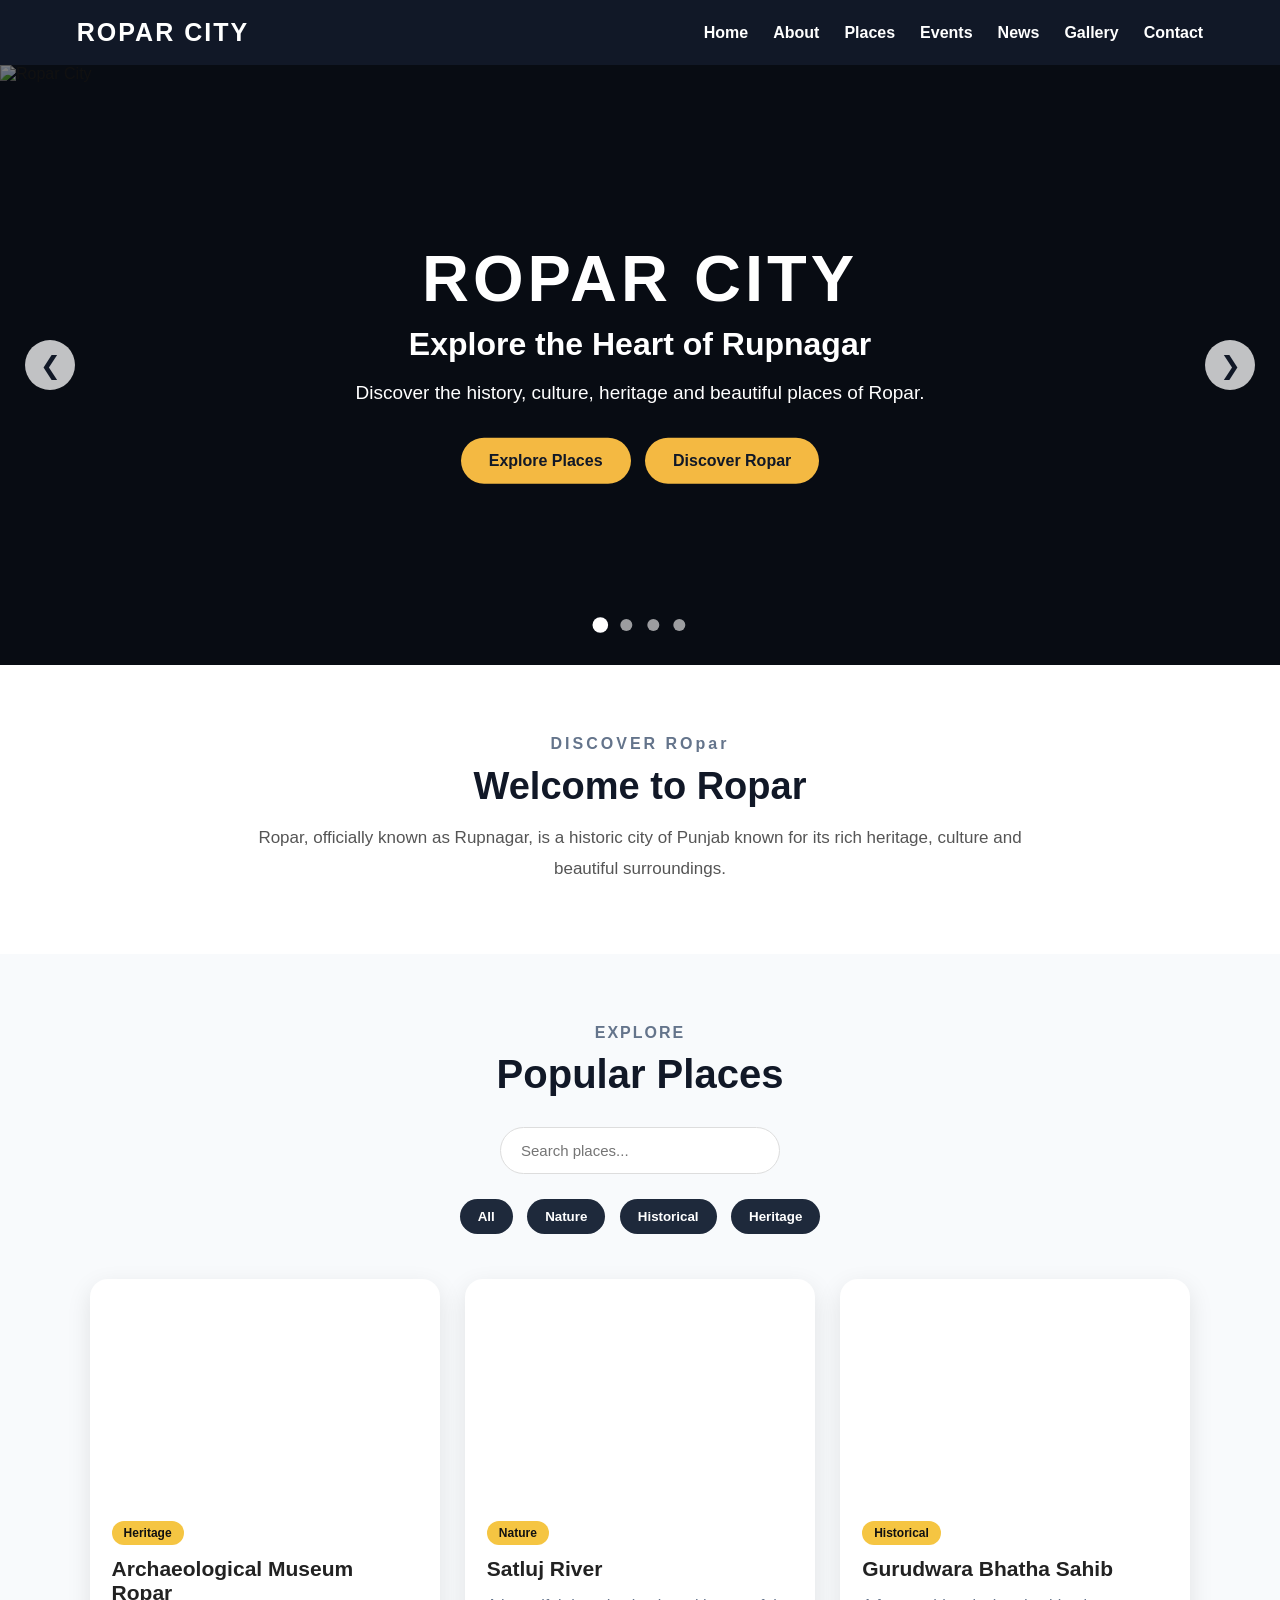
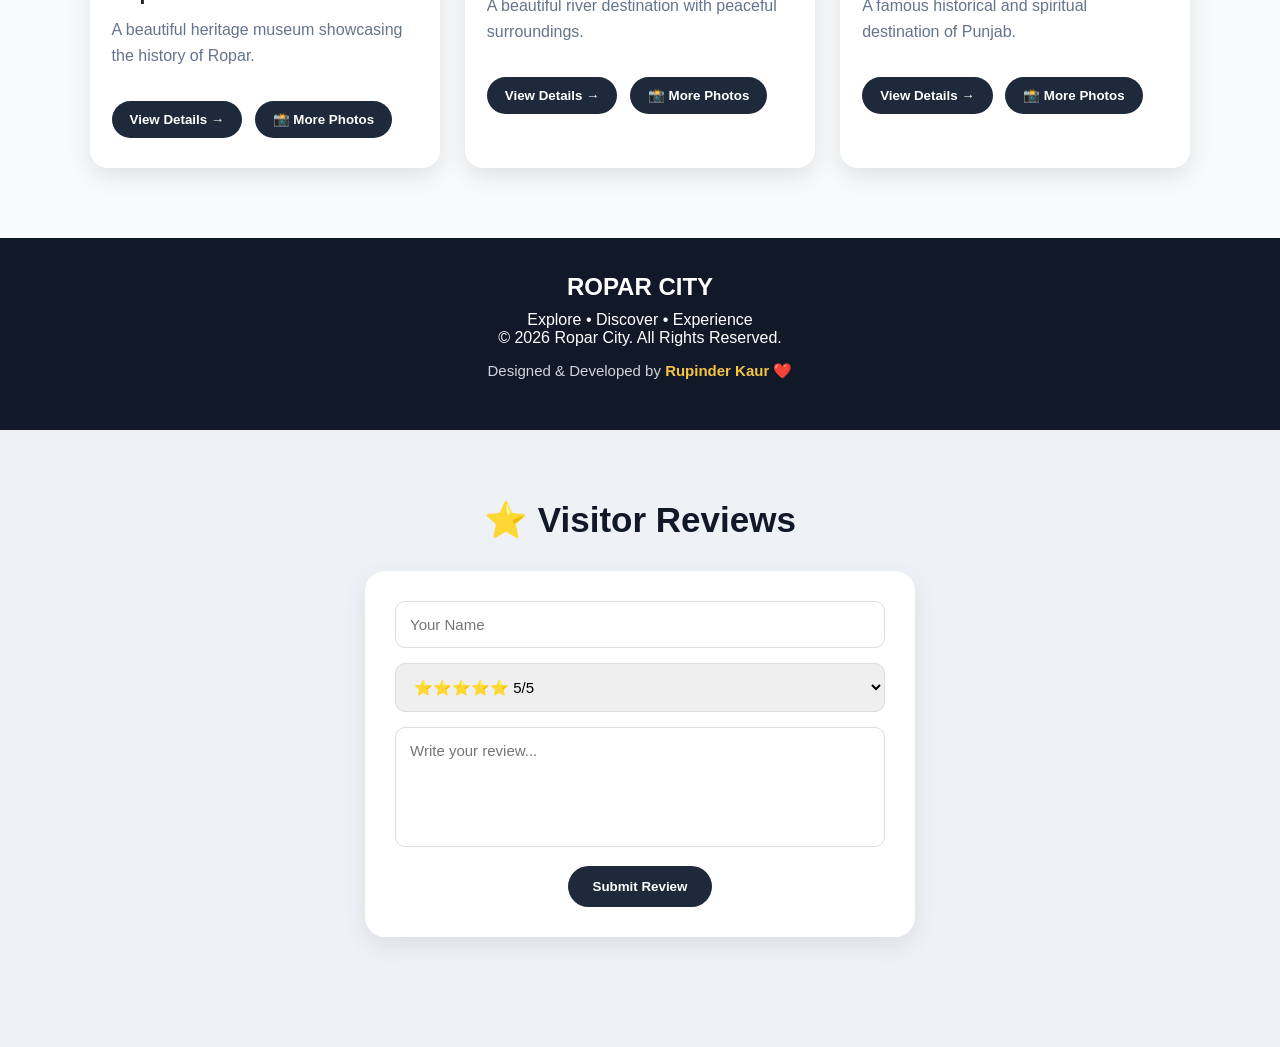
==== index.html @ 4a172c6d "Add files via upload" ====
<!DOCTYPE html>
<html lang="en">
<head>
    <meta charset="UTF-8">
    <meta name="viewport" content="width=device-width, initial-scale=1.0">

    <title>Ropar City | Explore Rupnagar</title>

    <link rel="stylesheet" href="style.css">
</head>

<body>

    <!-- NAVBAR -->
    <nav class="navbar">
        <div class="logo">ROPAR CITY</div>

        <ul class="nav-links">
            <li><a href="index.html">Home</a></li>
            <li><a href="about.html">About</a></li>
            <li><a href="places.html">Places</a></li>
            <li><a href="events.html">Events</a></li>
            <li><a href="news.html">News</a></li>
            <li><a href="galary.html">Gallery</a></li>
            <li><a href="contact.html">Contact</a></li>
        </ul>
    </nav>


    <!-- HERO IMAGE SLIDER -->

<section class="hero-slider">

    <div class="slide active">
        <img src="images/roper.jpg" alt="Ropar City">
        <div class="slide-content">
            <h1>ROPAR CITY</h1>
            <h2>Explore the Heart of Rupnagar</h2>
            <p>Discover the history, culture, heritage and beautiful places of Ropar.</p>

            <a href="places.html" class="hero-btn">Explore Places</a>
            <a href="about.html" class="hero-btn">Discover Ropar</a>
        </div>
    </div>

    <div class="slide">
        <img src="images/place1.jpg" alt="Ropar Wetland">
        <div class="slide-content">
            <h1>ROPAR WETLAND</h1>
            <h2>Beauty of Nature</h2>
            <p>Enjoy the peaceful surroundings and natural beauty of Ropar Wetland.</p>
        </div>
    </div>

    <div class="slide">
        <img src="images/place2.jpg" alt="Anandpur Sahib">
        <div class="slide-content">
            <h1>HERITAGE & CULTURE</h1>
            <h2>Explore Punjab's Rich Heritage</h2>
            <p>Discover historic places, religious sites and the cultural heritage around Ropar.</p>
        </div>
    </div>

    <div class="slide">
        <img src="images/place3.jpg" alt="Ropar Heritage">
        <div class="slide-content">
            <h1>HISTORIC ROPAR</h1>
            <h2>A City Full of Stories</h2>
            <p>Explore the ancient history and fascinating heritage of Ropar.</p>
        </div>
    </div>

    <!-- Previous / Next -->
    <button class="slider-btn prev-slide" onclick="changeSlide(-1)">❮</button>
    <button class="slider-btn next-slide" onclick="changeSlide(1)">❯</button>

    <!-- Dots -->
    <div class="slider-dots">
        <span onclick="showSlide(0)" class="dot active-dot"></span>
        <span onclick="showSlide(1)" class="dot"></span>
        <span onclick="showSlide(2)" class="dot"></span>
        <span onclick="showSlide(3)" class="dot"></span>
    </div>

</section>

    <!-- INTRODUCTION -->
    <section class="intro">

        <p class="section-title">DISCOVER ROpar</p>

        <h2>Welcome to Ropar</h2>

        <p>
            Ropar, officially known as Rupnagar, is a historic city
            of Punjab known for its rich heritage, culture and
            beautiful surroundings.
        </p>

    </section>


    <!-- POPULAR PLACES -->
    <section class="places" id="places">

    <p class="section-title">EXPLORE</p>
    <h2>Popular Places</h2>
    <div class="place-tools">

    <input
        type="text"
        id="searchPlace"
        placeholder="Search places..."
    >

    <div class="filter-buttons">
        <button onclick="filterPlaces('All')">All</button>
        <button onclick="filterPlaces('Nature')">Nature</button>
        <button onclick="filterPlaces('Historical')">Historical</button>
        <button onclick="filterPlaces('Heritage')">Heritage</button>
    </div>

</div>

    <div class="cards" id="placesContainer">
        <!-- Places JavaScript se yahan load honge -->
    </div>

</section>


    <!-- FOOTER -->
    <footer>

        <h2>ROPAR CITY</h2>

        <p>
            Explore • Discover • Experience
        </p>
        

        <p>
            © 2026 Ropar City. All Rights Reserved.
        </p>

    </footer>


    <script src="script.js"></script>

</body>
<!-- ===============================
     REVIEWS SECTION
================================ -->

<section class="reviews-section">

    <h2>⭐ Visitor Reviews</h2>

    <div class="review-form">

        <input
            type="text"
            id="reviewName"
            placeholder="Your Name"
        >

        <select id="reviewRating">
            <option value="5">⭐⭐⭐⭐⭐ 5/5</option>
            <option value="4">⭐⭐⭐⭐ 4/5</option>
            <option value="3">⭐⭐⭐ 3/5</option>
            <option value="2">⭐⭐ 2/5</option>
            <option value="1">⭐ 1/5</option>
        </select>

        <textarea
            id="reviewText"
            placeholder="Write your review..."
        ></textarea>

        <button onclick="addReview()">
            Submit Review
        </button>

    </div>

    <div id="reviewsContainer"></div>

</section>
</html>
---- style.css ----
* {
    margin: 0;
    padding: 0;
    box-sizing: border-box;
    font-family: Arial, sans-serif;
}

body {
    background: #f5f5f5;
    color: #222;
}

/* NAVBAR */
header {
    width: 100%;
    background: #111827;
    color: white;
    padding: 18px 7%;
    display: flex;
    justify-content: space-between;
    align-items: center;
}

.logo {
    font-size: 25px;
    font-weight: bold;
    letter-spacing: 2px;
}

nav {
    display: flex;
    gap: 25px;
}

nav a {
    color: white;
    text-decoration: none;
    font-size: 16px;
    transition: 0.3s;
}

nav a:hover {
    color: #f5c542;
}

/* HERO */
.hero {
    min-height: 75vh;
    background-image: linear-gradient(
        rgba(0,0,0,0.35),
        rgba(0,0,0,0.45)
    ), url("images/roper.jpg");

    background-size: cover;
    background-position: center;

    display: flex;
    flex-direction: column;
    justify-content: center;
    align-items: center;

    text-align: center;
    color: white;
    padding: 40px 20px;
}

.hero h1 {
    font-size: 65px;
    margin-bottom: 15px;
}

.hero h2 {
    font-size: 32px;
    margin-bottom: 20px;
}

.hero p {
    font-size: 19px;
    max-width: 700px;
    margin-bottom: 30px;
}

/* BUTTONS */
.btn {
    display: inline-block;
    background: #f5c542;
    color: #111;
    padding: 14px 28px;
    margin: 8px;
    border-radius: 30px;
    text-decoration: none;
    font-weight: bold;
    transition: 0.3s;
}

.btn:hover {
    background: white;
    transform: translateY(-3px);
}

/* FOOTER */
footer {
    background: #111827;
    color: white;
    text-align: center;
    padding: 35px 20px;
}

footer h2 {
    margin-bottom: 10px;
}

/* MOBILE */
@media (max-width: 768px) {

    header {
        flex-direction: column;
        gap: 15px;
    }

    nav {
        flex-wrap: wrap;
        justify-content: center;
        gap: 15px;
    }

    .hero h1 {
        font-size: 42px;
    }

    .hero h2 {
        font-size: 24px;
    }

    .hero p {
        font-size: 16px;
    }
}
/* NAVBAR FIX */

header {
    width: 100%;
    background: #111827;
    padding: 18px 6%;
    display: flex;
    justify-content: space-between;
    align-items: center;
}

header nav ul {
    list-style: none;
    display: flex;
    gap: 25px;
    margin: 0;
    padding: 0;
}

header nav ul li {
    list-style: none;
}

header nav ul li a {
    color: white;
    text-decoration: none;
    font-size: 16px;
    font-weight: 600;
}

header nav ul li a:hover {
    color: #f5c542;
}

/* MOBILE NAVBAR */
@media (max-width: 768px) {

    header {
        flex-direction: column;
        gap: 15px;
    }

    header nav ul {
        flex-wrap: wrap;
        justify-content: center;
        gap: 12px;
    }
}
* {
    margin: 0;
    padding: 0;
    box-sizing: border-box;
    font-family: Arial, sans-serif;
}

body {
    background: #f5f5f5;
    color: #222;
}

/* NAVBAR */
header {
    width: 100%;
    background: #111827;
    color: white;
    padding: 18px 6%;
    display: flex;
    justify-content: space-between;
    align-items: center;
}

.logo {
    font-size: 25px;
    font-weight: bold;
    letter-spacing: 2px;
}

nav ul {
    list-style: none;
    display: flex;
    gap: 25px;
    margin: 0;
    padding: 0;
}

nav ul li {
    list-style: none;
}

nav ul li a {
    color: white;
    text-decoration: none;
    font-size: 16px;
    font-weight: 600;
}

nav ul li a:hover {
    color: #f5c542;
}

/* HERO */
.hero {
    min-height: 75vh;
    background-image: linear-gradient(
        rgba(0,0,0,0.35),
        rgba(0,0,0,0.45)
    ), url("images/roper.jpg");

    background-size: cover;
    background-position: center;

    display: flex;
    flex-direction: column;
    justify-content: center;
    align-items: center;

    text-align: center;
    color: white;
    padding: 40px 20px;
}

.hero h1 {
    font-size: 65px;
    margin-bottom: 15px;
}

.hero h2 {
    font-size: 32px;
    margin-bottom: 20px;
}

.hero p {
    font-size: 19px;
    max-width: 700px;
    margin-bottom: 30px;
}

/* BUTTONS */
.btn {
    display: inline-block;
    background: #f5c542;
    color: #111;
    padding: 14px 28px;
    margin: 8px;
    border-radius: 30px;
    text-decoration: none;
    font-weight: bold;
}

.btn:hover {
    background: white;
    transform: translateY(-3px);
}

/* FOOTER */
footer {
    background: #111827;
    color: white;
    text-align: center;
    padding: 35px 20px;
}

footer h2 {
    margin-bottom: 10px;
}

/* MOBILE */
@media (max-width: 768px) {

    header {
        flex-direction: column;
        gap: 15px;
    }

    nav ul {
        flex-wrap: wrap;
        justify-content: center;
        gap: 15px;
    }

    .hero h1 {
        font-size: 42px;
    }

    .hero h2 {
        font-size: 24px;
    }

    .hero p {
        font-size: 16px;
    }
}
/* NAVBAR */
.navbar {
    width: 100%;
    background: #111827;
    color: white;
    padding: 18px 6%;
    display: flex;
    justify-content: space-between;
    align-items: center;
}

.navbar .logo {
    font-size: 25px;
    font-weight: bold;
    letter-spacing: 2px;
}

.nav-links {
    list-style: none;
    display: flex;
    gap: 25px;
    margin: 0;
    padding: 0;
}

.nav-links li {
    list-style: none;
    margin: 0;
    padding: 0;
}

.nav-links li a {
    color: white;
    text-decoration: none;
    font-size: 16px;
    font-weight: 600;
    transition: 0.3s;
}

.nav-links li a:hover {
    color: #f5c542;
}

/* MOBILE NAVBAR */
@media (max-width: 768px) {
    .navbar {
        flex-direction: column;
        gap: 15px;
    }

    .nav-links {
        flex-wrap: wrap;
        justify-content: center;
        gap: 12px;
    }
}
/* ===============================
   PLACES SECTION
================================ */

.places {
    padding: 70px 7%;
    text-align: center;
    background: #f5f5f5;
}

.places h2 {
    font-size: 38px;
    margin-bottom: 30px;
}

.place-tools {
    margin-bottom: 35px;
}

#searchPlace {
    width: 320px;
    max-width: 90%;
    padding: 14px 20px;
    border: 1px solid #ddd;
    border-radius: 30px;
    font-size: 16px;
    outline: none;
}

.filter-buttons {
    margin-top: 20px;
}

.filter-buttons button {
    border: none;
    background: #111827;
    color: white;
    padding: 10px 20px;
    margin: 5px;
    border-radius: 25px;
    cursor: pointer;
    font-weight: bold;
}

.filter-buttons button:hover {
    background: #f5c542;
    color: #111;
}

/* CARDS */

.cards {
    display: grid;
    grid-template-columns: repeat(3, 1fr);
    gap: 25px;
    margin-top: 30px;
}

.card {
    background: white;
    border-radius: 18px;
    overflow: hidden;
    box-shadow: 0 8px 25px rgba(0,0,0,0.12);
    text-align: left;
    transition: 0.3s;
}

.card:hover {
    transform: translateY(-8px);
}

.card-image {
    height: 220px;
    background-size: cover;
    background-position: center;
}

.card-content {
    padding: 22px;
}

.category {
    display: inline-block;
    background: #f5c542;
    color: #111;
    padding: 5px 12px;
    border-radius: 20px;
    font-size: 13px;
    font-weight: bold;
}

.card h3 {
    font-size: 23px;
    margin: 12px 0;
}

.card p {
    color: #666;
    line-height: 1.6;
    margin-bottom: 18px;
}

.card button {
    background: #111827;
    color: white;
    border: none;
    padding: 11px 18px;
    border-radius: 25px;
    cursor: pointer;
    font-weight: bold;
}

.card button:hover {
    background: #f5c542;
    color: #111;
}

/* MOBILE */

@media (max-width: 768px) {

    .cards {
        grid-template-columns: 1fr;
    }

    .places {
        padding: 50px 5%;
    }

    .places h2 {
        font-size: 30px;
    }
}
/* ===============================
   PLACE DETAILS POPUP
================================ */

.details-popup {
    position: fixed;
    inset: 0;
    background: rgba(0, 0, 0, 0.75);
    display: flex;
    justify-content: center;
    align-items: center;
    padding: 25px;
    z-index: 9999;
    overflow-y: auto;
}

.details-box {
    width: 650px;
    max-width: 100%;
    max-height: 90vh;
    overflow-y: auto;
    background: white;
    border-radius: 20px;
    padding: 25px;
    position: relative;
    box-shadow: 0 15px 50px rgba(0,0,0,0.3);
}

.details-box > img {
    width: 100%;
    height: 280px;
    object-fit: cover;
    border-radius: 15px;
    margin-bottom: 18px;
}

.details-box h2 {
    font-size: 30px;
    margin: 12px 0;
    color: #111827;
}

.details-box p {
    color: #555;
    line-height: 1.7;
    margin: 12px 0;
}

.details-close {
    position: absolute;
    right: 18px;
    top: 18px;
    width: 40px;
    height: 40px;
    border: none;
    border-radius: 50%;
    background: #111827;
    color: white;
    font-size: 25px;
    cursor: pointer;
    z-index: 5;
}

.details-close:hover {
    background: #f5c542;
    color: #111;
}

.rating {
    font-size: 20px;
    font-weight: bold;
    margin: 18px 0;
}

.map-button {
    display: inline-block;
    background: #111827;
    color: white;
    text-decoration: none;
    padding: 11px 18px;
    margin: 5px;
    border-radius: 25px;
    font-weight: bold;
}

.map-button:hover {
    background: #f5c542;
    color: #111;
}

/* MORE PHOTOS */

.details-box h3 {
    margin-top: 25px;
    margin-bottom: 15px;
}

.more-photos {
    display: grid;
    grid-template-columns: repeat(3, 1fr);
    gap: 12px;
}

.more-photos img {
    width: 100%;
    height: 110px;
    object-fit: cover;
    border-radius: 10px;
    cursor: pointer;
    transition: 0.3s;
}

.more-photos img:hover {
    transform: scale(1.05);
}

/* PHOTO VIEWER */

.photo-viewer {
    position: fixed;
    inset: 0;
    background: rgba(0,0,0,0.9);
    z-index: 10000;
    display: flex;
    justify-content: center;
    align-items: center;
}

.photo-viewer img {
    max-width: 80%;
    max-height: 80%;
    border-radius: 15px;
}

.photo-close,
.photo-prev,
.photo-next {
    position: absolute;
    border: none;
    background: rgba(255,255,255,0.2);
    color: white;
    cursor: pointer;
}

.photo-close {
    top: 25px;
    right: 30px;
    font-size: 35px;
    width: 45px;
    height: 45px;
    border-radius: 50%;
}

.photo-prev {
    left: 30px;
    font-size: 35px;
    padding: 10px 18px;
    border-radius: 50%;
}

.photo-next {
    right: 30px;
    font-size: 35px;
    padding: 10px 18px;
    border-radius: 50%;
}

/* MOBILE */

@media (max-width: 768px) {

    .details-popup {
        padding: 12px;
    }

    .details-box {
        padding: 18px;
        max-height: 94vh;
    }

    .details-box > img {
        height: 210px;
    }

    .details-box h2 {
        font-size: 24px;
    }

    .more-photos {
        grid-template-columns: repeat(2, 1fr);
    }

    .photo-viewer img {
        max-width: 90%;
        max-height: 70%;
    }

    .photo-prev {
        left: 10px;
    }

    .photo-next {
        right: 10px;
    }
}
/* ===============================
   REVIEWS SECTION
================================ */

.reviews-section {
    padding: 70px 7%;
    background: #ffffff;
    text-align: center;
}

.reviews-section h2 {
    font-size: 36px;
    margin-bottom: 30px;
    color: #111827;
}

.review-form {
    max-width: 600px;
    margin: auto;
    background: #f5f5f5;
    padding: 30px;
    border-radius: 20px;
    box-shadow: 0 8px 25px rgba(0,0,0,0.08);
}

.review-form input,
.review-form select,
.review-form textarea {
    width: 100%;
    padding: 14px;
    margin-bottom: 15px;
    border: 1px solid #ddd;
    border-radius: 10px;
    font-size: 16px;
    outline: none;
}

.review-form textarea {
    height: 120px;
    resize: vertical;
}

.review-form input:focus,
.review-form select:focus,
.review-form textarea:focus {
    border-color: #f5c542;
}

.review-form button {
    background: #111827;
    color: white;
    border: none;
    padding: 13px 25px;
    border-radius: 25px;
    font-weight: bold;
    cursor: pointer;
}

.review-form button:hover {
    background: #f5c542;
    color: #111;
}

/* REVIEW CARDS */

#reviewsContainer {
    max-width: 900px;
    margin: 40px auto 0;
    display: grid;
    grid-template-columns: repeat(2, 1fr);
    gap: 20px;
}

.review-card {
    background: #f8f8f8;
    padding: 22px;
    border-radius: 15px;
    text-align: left;
    border-left: 5px solid #f5c542;
}

.review-card h3 {
    margin-bottom: 8px;
    color: #111827;
}

.review-stars {
    margin-bottom: 10px;
    font-size: 18px;
}

.review-card p {
    color: #555;
    line-height: 1.6;
}

/* MOBILE */

@media (max-width: 768px) {

    .reviews-section {
        padding: 50px 5%;
    }

    .reviews-section h2 {
        font-size: 28px;
    }

    #reviewsContainer {
        grid-template-columns: 1fr;
    }

    .review-form {
        padding: 20px;
    }
}
/* ===============================
   PLACES SECTION
================================ */

.places {
    padding: 80px 7%;
    background: #f8fafc;
    text-align: center;
}

.section-title {
    color: #64748b;
    font-weight: bold;
    letter-spacing: 2px;
    margin-bottom: 10px;
}

.places h2 {
    font-size: 40px;
    margin-bottom: 30px;
    color: #111827;
}

/* SEARCH */

.place-tools {
    margin-bottom: 40px;
}

#searchPlace {
    width: 280px;
    padding: 14px 20px;
    border: 1px solid #ddd;
    border-radius: 30px;
    outline: none;
    font-size: 15px;
}

/* FILTER BUTTONS */

.filter-buttons {
    margin-top: 20px;
}

.filter-buttons button {
    border: none;
    background: #1e293b;
    color: white;
    padding: 10px 18px;
    margin: 5px;
    border-radius: 20px;
    cursor: pointer;
    transition: 0.3s;
}

.filter-buttons button:hover {
    background: #f5c542;
    color: #111;
}

/* CARDS */

.cards {
    display: grid;
    grid-template-columns: repeat(3, 1fr);
    gap: 25px;
    max-width: 1200px;
    margin: auto;
}

.card {
    background: white;
    border-radius: 18px;
    overflow: hidden;
    box-shadow: 0 8px 25px rgba(0,0,0,0.10);
    text-align: left;
    transition: 0.3s;
}

.card:hover {
    transform: translateY(-8px);
}

.card-image {
    height: 220px;
    background-size: cover;
    background-position: center;
}

.card-content {
    padding: 22px;
}

.category {
    display: inline-block;
    background: #f5c542;
    color: #111;
    padding: 5px 12px;
    border-radius: 20px;
    font-size: 12px;
    font-weight: bold;
}

.card h3 {
    margin: 12px 0;
    font-size: 21px;
}

.card p {
    color: #64748b;
    line-height: 1.6;
}

.card button {
    margin-top: 15px;
    padding: 11px 18px;
    border: none;
    border-radius: 20px;
    background: #1e293b;
    color: white;
    cursor: pointer;
}

.card button:hover {
    background: #f5c542;
    color: #111;
}


/* ===============================
   DETAILS POPUP
================================ */

.details-popup {
    position: fixed;
    inset: 0;
    background: rgba(0,0,0,0.7);
    display: flex;
    justify-content: center;
    align-items: center;
    z-index: 9999;
    padding: 20px;
}

.details-box {
    background: white;
    width: 90%;
    max-width: 700px;
    max-height: 90vh;
    overflow-y: auto;
    border-radius: 20px;
    padding: 25px;
    position: relative;
}

.details-box > img {
    width: 100%;
    height: 280px;
    object-fit: cover;
    border-radius: 15px;
}

.details-box h2 {
    margin: 12px 0;
}

.details-box p {
    line-height: 1.7;
    color: #475569;
}

.details-close {
    position: absolute;
    right: 15px;
    top: 15px;
    border: none;
    background: white;
    font-size: 28px;
    width: 40px;
    height: 40px;
    border-radius: 50%;
    cursor: pointer;
}

.rating {
    margin: 15px 0;
    font-size: 18px;
}

.map-button {
    display: inline-block;
    background: #1e293b;
    color: white;
    text-decoration: none;
    padding: 10px 16px;
    border-radius: 20px;
    margin: 5px;
}

.map-button:hover {
    background: #f5c542;
    color: #111;
}


/* MORE PHOTOS */

.more-photos {
    display: flex;
    gap: 10px;
    overflow-x: auto;
    margin-top: 15px;
}

.more-photos img {
    width: 140px;
    height: 90px;
    object-fit: cover;
    border-radius: 10px;
    cursor: pointer;
}


/* ===============================
   REVIEWS
================================ */

.reviews-section {
    padding: 70px 20px;
    background: #eef2f7;
    text-align: center;
}

.reviews-section h2 {
    font-size: 35px;
    margin-bottom: 30px;
}

.review-form {
    max-width: 550px;
    margin: auto;
    background: white;
    padding: 30px;
    border-radius: 20px;
    box-shadow: 0 8px 25px rgba(0,0,0,0.08);
}

.review-form input,
.review-form select,
.review-form textarea {
    width: 100%;
    padding: 14px;
    margin-bottom: 15px;
    border: 1px solid #ddd;
    border-radius: 10px;
    font-size: 15px;
}

.review-form textarea {
    height: 120px;
    resize: none;
}

.review-form button {
    background: #1e293b;
    color: white;
    border: none;
    padding: 13px 25px;
    border-radius: 25px;
    cursor: pointer;
}

.review-form button:hover {
    background: #f5c542;
    color: #111;
}

.review-card {
    max-width: 550px;
    margin: 20px auto;
    padding: 20px;
    background: white;
    border-radius: 15px;
    text-align: left;
}

.review-stars {
    margin: 8px 0;
}


/* ===============================
   MOBILE
================================ */

@media (max-width: 768px) {

    .cards {
        grid-template-columns: 1fr;
    }

    .places h2 {
        font-size: 32px;
    }

    #searchPlace {
        width: 90%;
    }

    .details-box {
        width: 95%;
    }

}
/* ===============================
   NEWS PAGE
================================ */

.news-section {
    padding: 70px 7%;
    text-align: center;
    background: #f5f5f5;
}

.news-section h1 {
    font-size: 45px;
    margin: 10px 0;
    color: #111827;
}

.news-intro {
    color: #555;
    margin-bottom: 40px;
}

.newspaper-container {
    display: grid;
    grid-template-columns: repeat(3, 1fr);
    gap: 30px;
    max-width: 1200px;
    margin: auto;
}

.newspaper-card {
    background: #fff;
    border: 1px solid #ddd;
    box-shadow: 0 8px 20px rgba(0,0,0,0.12);
    overflow: hidden;
    text-align: left;
    transition: 0.3s;
}

.newspaper-card:hover {
    transform: translateY(-8px);
    box-shadow: 0 15px 30px rgba(0,0,0,0.18);
}

.newspaper-card img {
    width: 100%;
    height: 230px;
    object-fit: cover;
    display: block;
}

.news-info {
    padding: 22px;
}

.news-category {
    display: inline-block;
    background: #111827;
    color: white;
    padding: 6px 12px;
    font-size: 12px;
    font-weight: bold;
    border-radius: 4px;
}

.news-info h2 {
    font-size: 22px;
    margin: 15px 0 8px;
    color: #222;
}

.news-date {
    color: #777;
    font-size: 14px;
    margin-bottom: 12px;
}

.news-info p {
    line-height: 1.6;
    color: #555;
}

.read-btn {
    margin-top: 15px;
    padding: 11px 20px;
    border: none;
    border-radius: 25px;
    background: #f5c542;
    color: #111;
    font-weight: bold;
    cursor: pointer;
    transition: 0.3s;
}

.read-btn:hover {
    background: #111827;
    color: white;
}


/* MOBILE NEWS */

@media (max-width: 768px) {

    .newspaper-container {
        grid-template-columns: 1fr;
    }

    .news-section h1 {
        font-size: 35px;
    }

    .newspaper-card img {
        height: 220px;
    }
}
/* ===============================
   GALLERY
================================ */

.gallery {
    max-width: 1200px;
    margin: 40px auto;
    display: grid;
    grid-template-columns: repeat(4, 1fr);
    gap: 20px;
}

.gallery img {
    width: 100%;
    height: 220px;
    object-fit: cover;
    border-radius: 15px;
    cursor: pointer;
    transition: 0.3s;
    box-shadow: 0 8px 20px rgba(0,0,0,0.12);
}

.gallery img:hover {
    transform: scale(1.04);
}


/* ===============================
   IMAGE POPUP
================================ */

.image-popup {
    display: none;
    position: fixed;
    inset: 0;
    background: rgba(0,0,0,0.92);
    z-index: 99999;
    justify-content: center;
    align-items: center;
}

.image-popup img {
    max-width: 80%;
    max-height: 80%;
    object-fit: contain;
    border-radius: 12px;
}

.image-popup .close {
    position: absolute;
    top: 20px;
    right: 30px;
    color: white;
    font-size: 45px;
    cursor: pointer;
}

.image-popup .prev,
.image-popup .next {
    position: absolute;
    top: 50%;
    transform: translateY(-50%);
    background: rgba(255,255,255,0.15);
    color: white;
    border: none;
    font-size: 35px;
    padding: 12px 18px;
    border-radius: 50%;
    cursor: pointer;
}

.image-popup .prev {
    left: 30px;
}

.image-popup .next {
    right: 30px;
}

.image-popup .prev:hover,
.image-popup .next:hover {
    background: #f5c542;
    color: #111;
}


/* MOBILE GALLERY */

@media (max-width: 768px) {

    .gallery {
        grid-template-columns: repeat(2, 1fr);
        gap: 12px;
        padding: 0 10px;
    }

    .gallery img {
        height: 160px;
    }

    .image-popup img {
        max-width: 90%;
        max-height: 75%;
    }

    .image-popup .prev {
        left: 10px;
    }

    .image-popup .next {
        right: 10px;
    }
}
/* ===============================
   CONTACT PAGE
================================ */

.contact-section {
    padding: 70px 7%;
    background: #f5f5f5;
    text-align: center;
}

.contact-section h1 {
    font-size: 45px;
    color: #111827;
    margin: 10px 0;
}

.contact-intro {
    color: #666;
    margin-bottom: 40px;
}

.contact-container {
    max-width: 1100px;
    margin: auto;
    display: grid;
    grid-template-columns: 1fr 1.4fr;
    gap: 30px;
    text-align: left;
}

/* CONTACT INFORMATION */

.contact-info {
    background: #111827;
    color: white;
    padding: 35px;
    border-radius: 20px;
}

.contact-info h2 {
    margin-bottom: 25px;
}

.contact-info p {
    line-height: 1.6;
    margin-bottom: 22px;
}

/* CONTACT FORM */

.contact-form {
    background: white;
    padding: 35px;
    border-radius: 20px;
    box-shadow: 0 8px 25px rgba(0,0,0,0.10);
}

.contact-form h2 {
    margin-bottom: 20px;
    color: #111827;
}

.contact-form input,
.contact-form textarea {
    width: 100%;
    padding: 14px;
    margin-bottom: 15px;
    border: 1px solid #ddd;
    border-radius: 10px;
    font-size: 15px;
    outline: none;
}

.contact-form textarea {
    height: 140px;
    resize: vertical;
}

.contact-form input:focus,
.contact-form textarea:focus {
    border-color: #f5c542;
}

.contact-form button {
    background: #f5c542;
    color: #111;
    border: none;
    padding: 13px 25px;
    border-radius: 25px;
    font-weight: bold;
    cursor: pointer;
    transition: 0.3s;
}

.contact-form button:hover {
    background: #111827;
    color: white;
}


/* MOBILE */

@media (max-width: 768px) {

    .contact-section {
        padding: 50px 5%;
    }

    .contact-section h1 {
        font-size: 34px;
    }

    .contact-container {
        grid-template-columns: 1fr;
    }

    .contact-info,
    .contact-form {
        padding: 25px;
    }
}
/* ===============================
   FINAL WEBSITE POLISH
================================ */

/* Smooth scrolling */
html {
    scroll-behavior: smooth;
}

/* Navbar links animation */
nav a,
.nav-links a {
    transition: 0.3s ease;
    position: relative;
}

/* Active/hover underline */
nav a:hover,
.nav-links a:hover {
    color: #f5c542;
}

/* Buttons animation */
button,
.btn {
    transition: 0.3s ease;
}

button:hover,
.btn:hover {
    transform: translateY(-2px);
}

/* Page sections animation */
section {
    animation: fadeIn 0.7s ease;
}

@keyframes fadeIn {
    from {
        opacity: 0;
        transform: translateY(15px);
    }

    to {
        opacity: 1;
        transform: translateY(0);
    }
}

/* Images smooth effect */
img {
    transition: 0.3s ease;
}

/* Better mobile spacing */
@media (max-width: 768px) {

    body {
        overflow-x: hidden;
    }

    header {
        padding: 15px 4%;
    }

    .logo {
        font-size: 22px;
    }

    nav ul,
    .nav-links {
        gap: 10px;
    }

    nav a,
    .nav-links a {
        font-size: 14px;
    }
}
/* ===============================
   INTRO SECTION IMPROVEMENT
================================ */

.intro {
    padding: 70px 8%;
    text-align: center;
    background: white;
}

.intro .section-title {
    margin-bottom: 12px;
    letter-spacing: 3px;
    color: #64748b;
}

.intro h2 {
    font-size: 38px;
    margin-bottom: 15px;
    color: #111827;
}

.intro > p:last-child {
    max-width: 800px;
    margin: auto;
    line-height: 1.8;
    color: #555;
    font-size: 17px;
}

.places {
    padding: 70px 7%;
}
/* ===============================
   ABOUT HIGHLIGHTS
================================ */

.about-highlights {
    padding: 70px 7%;
    text-align: center;
    background: #f8fafc;
}

.about-highlights h2 {
    font-size: 38px;
    margin: 10px 0 40px;
    color: #111827;
}

.about-cards {
    display: grid;
    grid-template-columns: repeat(3, 1fr);
    gap: 25px;
    max-width: 1100px;
    margin: auto;
}

.about-card {
    background: white;
    padding: 35px 25px;
    border-radius: 18px;
    box-shadow: 0 8px 25px rgba(0,0,0,0.08);
    transition: 0.3s ease;
}

.about-card:hover {
    transform: translateY(-8px);
}

.about-icon {
    font-size: 45px;
    margin-bottom: 15px;
}

.about-card h3 {
    font-size: 23px;
    margin-bottom: 12px;
    color: #1e3a8a;
}

.about-card p {
    color: #555;
    line-height: 1.7;
}

/* MOBILE */
@media (max-width: 768px) {

    .about-cards {
        grid-template-columns: 1fr;
    }

    .about-highlights h2 {
        font-size: 30px;
    }
}
/* =================================
   ABOUT PAGE
================================= */

.about-hero {
    min-height: 42vh;
    background: linear-gradient(
        rgba(15,23,42,0.75),
        rgba(15,23,42,0.75)
    ),
    url("images/roper.jpg");

    background-size: cover;
    background-position: center;

    display: flex;
    align-items: center;
    justify-content: center;

    text-align: center;
    color: white;
    padding: 50px 20px;
}

.about-hero h1 {
    font-size: 52px;
    margin: 15px 0;
}

.about-hero p:last-child {
    font-size: 19px;
}


/* MAIN ABOUT */

.about-main {
    padding: 80px 8%;
    background: white;
}

.about-text {
    max-width: 900px;
    margin: auto;
    text-align: center;
}

.about-text h2 {
    font-size: 40px;
    margin: 12px 0 25px;
    color: #111827;
}

.about-text p {
    color: #555;
    font-size: 17px;
    line-height: 1.8;
    margin-bottom: 15px;
}

.read-more-btn {
    border: none;
    background: #f5c542;
    padding: 13px 28px;
    border-radius: 30px;
    font-weight: bold;
    cursor: pointer;
    margin-top: 15px;
}

.read-more-btn:hover {
    background: #111827;
    color: white;
}

.more-about {
    display: none;
    margin-top: 20px;
}


/* STATS */

.about-stats {
    padding: 60px 7%;
    background: #f1f5f9;

    display: grid;
    grid-template-columns: repeat(4, 1fr);
    gap: 25px;
}

.stat-card {
    background: white;
    padding: 30px 20px;
    text-align: center;
    border-radius: 18px;

    box-shadow: 0 8px 25px rgba(0,0,0,0.08);

    transition: 0.3s;
}

.stat-card:hover {
    transform: translateY(-8px);
}

.stat-card span {
    font-size: 38px;
}

.stat-card h2 {
    font-size: 35px;
    color: #1e3a8a;
    margin: 10px 0;
}

.stat-card p {
    color: #555;
}


/* HIGHLIGHTS */

.about-highlights {
    padding: 80px 7%;
    text-align: center;
    background: white;
}

.about-highlights h2 {
    font-size: 40px;
    margin: 12px 0 40px;
}

.about-cards {
    max-width: 1100px;
    margin: auto;

    display: grid;
    grid-template-columns: repeat(3, 1fr);
    gap: 25px;
}

.about-card {
    background: #f8fafc;
    padding: 35px 25px;
    border-radius: 20px;

    box-shadow: 0 8px 25px rgba(0,0,0,0.07);

    transition: 0.3s;
}

.about-card:hover {
    transform: translateY(-10px);
}

.about-icon {
    font-size: 48px;
    margin-bottom: 15px;
}

.about-card h3 {
    color: #1e3a8a;
    font-size: 23px;
    margin-bottom: 12px;
}

.about-card p {
    color: #555;
    line-height: 1.7;
}


/* TIMELINE */

.timeline-section {
    padding: 80px 7%;
    background: #f1f5f9;
    text-align: center;
}

.timeline-section h2 {
    font-size: 40px;
    margin: 12px 0 50px;
}

.timeline {
    max-width: 850px;
    margin: auto;
    text-align: left;
}

.timeline-item {
    position: relative;
    padding: 0 0 35px 45px;
    border-left: 3px solid #f5c542;
}

.timeline-dot {
    width: 18px;
    height: 18px;

    background: #f5c542;
    border-radius: 50%;

    position: absolute;
    left: -10px;
    top: 0;
}

.timeline-content {
    background: white;
    padding: 25px;
    border-radius: 15px;

    box-shadow: 0 6px 20px rgba(0,0,0,0.07);
}

.timeline-content span {
    color: #1e3a8a;
    font-weight: bold;
}

.timeline-content h3 {
    margin: 8px 0;
}

.timeline-content p {
    color: #555;
    line-height: 1.6;
}


/* WHY ROPAR */

.why-ropar {
    padding: 80px 7%;
    text-align: center;
    background: white;
}

.why-ropar h2 {
    font-size: 40px;
    margin: 12px 0 40px;
}

.why-grid {
    max-width: 1000px;
    margin: auto;

    display: grid;
    grid-template-columns: repeat(4, 1fr);
    gap: 20px;
}

.why-grid div {
    padding: 25px;
    border-radius: 16px;
    background: #f8fafc;
}

.why-grid span {
    font-size: 35px;
}

.why-grid h3 {
    margin: 12px 0;
    color: #1e3a8a;
}

.why-grid p {
    color: #666;
    line-height: 1.5;
}


/* MOBILE */

@media (max-width: 768px) {

    .about-hero h1 {
        font-size: 38px;
    }

    .about-stats {
        grid-template-columns: repeat(2, 1fr);
    }

    .about-cards {
        grid-template-columns: 1fr;
    }

    .why-grid {
        grid-template-columns: 1fr 1fr;
    }
}

@media (max-width: 500px) {

    .about-stats {
        grid-template-columns: 1fr;
    }

    .why-grid {
        grid-template-columns: 1fr;
    }
}
/* =========================
   EVENTS PAGE
========================= */

.events-hero {
    text-align: center;
    padding: 70px 8%;
    background: white;
}

.events-hero h1 {
    font-size: 42px;
    color: #111827;
    margin: 10px 0;
}

.events-hero p:last-child {
    max-width: 750px;
    margin: auto;
    color: #555;
    line-height: 1.7;
}


/* SEARCH */

.event-controls {
    text-align: center;
    padding: 25px 8%;
    background: #f5f7fb;
}

#eventSearch {
    width: 80%;
    max-width: 550px;
    padding: 14px 20px;
    border: 1px solid #ddd;
    border-radius: 30px;
    font-size: 16px;
    outline: none;
}

.event-filters {
    margin-top: 20px;
}

.event-filters button {
    padding: 10px 20px;
    margin: 5px;
    border: none;
    border-radius: 25px;
    background: #263859;
    color: white;
    cursor: pointer;
}

.event-filters button:hover {
    background: #d99a2b;
}


/* EVENT GRID */

.events-section {
    padding: 60px 8%;
    background: #f5f7fb;
}

.events-grid {
    display: grid;
    grid-template-columns: repeat(3, 1fr);
    gap: 30px;
}


/* EVENT CARD */

.event-card {
    background: white;
    border-radius: 18px;
    overflow: hidden;
    box-shadow: 0 8px 25px rgba(0,0,0,0.08);
    transition: 0.3s;
}

.event-card:hover {
    transform: translateY(-8px);
    box-shadow: 0 15px 35px rgba(0,0,0,0.15);
}

.event-card img {
    width: 100%;
    height: 210px;
    object-fit: cover;
}

.event-content {
    padding: 22px;
}

.event-date {
    color: #c58922;
    font-weight: bold;
    font-size: 14px;
}

.event-content h2 {
    margin: 10px 0;
    color: #182238;
}

.event-content p {
    color: #666;
    line-height: 1.6;
}

.event-location {
    font-size: 14px;
    font-weight: bold;
}

.event-content button {
    border: none;
    padding: 10px 18px;
    border-radius: 20px;
    background: #263859;
    color: white;
    cursor: pointer;
}

.event-content button:hover {
    background: #d99a2b;
}


/* POPUP */

.event-modal {
    display: none;
    position: fixed;
    z-index: 999;
    left: 0;
    top: 0;
    width: 100%;
    height: 100%;
    background: rgba(0,0,0,0.7);
    justify-content: center;
    align-items: center;
}

.event-modal-content {
    background: white;
    width: 90%;
    max-width: 550px;
    padding: 35px;
    border-radius: 20px;
    position: relative;
}

.event-modal-content h2 {
    color: #182238;
    margin-bottom: 15px;
}

.event-modal-content p {
    color: #555;
    line-height: 1.8;
}

.modal-close {
    position: absolute;
    right: 20px;
    top: 10px;
    font-size: 30px;
    cursor: pointer;
}


/* MOBILE */

@media (max-width: 900px) {

    .events-grid {
        grid-template-columns: repeat(2, 1fr);
    }

}

@media (max-width: 600px) {

    .events-grid {
        grid-template-columns: 1fr;
    }

    .events-hero h1 {
        font-size: 32px;
    }

}
/* =========================
   HOME IMAGE SLIDER
========================= */

.hero-slider {
    position: relative;
    width: 100%;
    height: 600px;
    overflow: hidden;
    background: #111827;
}

.slide {
    position: absolute;
    width: 100%;
    height: 100%;
    opacity: 0;
    transform: translateX(100%);
    transition: all 0.8s ease;
}

.slide.active {
    opacity: 1;
    transform: translateX(0);
}

.slide img {
    width: 100%;
    height: 100%;
    object-fit: cover;
}

/* Dark overlay */

.slide::after {
    content: "";
    position: absolute;
    inset: 0;
    background: rgba(0,0,0,0.50);
}

/* Text */

.slide-content {
    position: absolute;
    z-index: 2;
    top: 50%;
    left: 50%;
    transform: translate(-50%, -50%);
    text-align: center;
    color: white;
    width: 90%;
    max-width: 900px;
}

.slide-content h1 {
    font-size: 65px;
    margin-bottom: 10px;
    letter-spacing: 4px;
}

.slide-content h2 {
    font-size: 32px;
    margin-bottom: 15px;
}

.slide-content p {
    font-size: 19px;
    line-height: 1.6;
    margin-bottom: 25px;
}

/* Buttons */

.hero-btn {
    display: inline-block;
    padding: 14px 28px;
    margin: 5px;
    background: #f4b942;
    color: #111827;
    text-decoration: none;
    border-radius: 30px;
    font-weight: bold;
    transition: 0.3s;
}

.hero-btn:hover {
    transform: scale(1.08);
    background: white;
}

/* Arrows */

.slider-btn {
    position: absolute;
    top: 50%;
    transform: translateY(-50%);
    z-index: 5;

    width: 50px;
    height: 50px;

    border: none;
    border-radius: 50%;

    background: rgba(255,255,255,0.75);
    color: #111827;

    font-size: 25px;
    cursor: pointer;
}

.prev-slide {
    left: 25px;
}

.next-slide {
    right: 25px;
}

.slider-btn:hover {
    background: white;
}

/* Dots */

.slider-dots {
    position: absolute;
    z-index: 5;
    bottom: 25px;
    left: 50%;
    transform: translateX(-50%);
}

.dot {
    display: inline-block;
    width: 12px;
    height: 12px;
    margin: 5px;
    background: white;
    border-radius: 50%;
    cursor: pointer;
    opacity: 0.6;
}

.active-dot {
    opacity: 1;
    transform: scale(1.3);
}

/* Mobile */

@media (max-width: 768px) {

    .hero-slider {
        height: 500px;
    }

    .slide-content h1 {
        font-size: 38px;
    }

    .slide-content h2 {
        font-size: 23px;
    }

    .slide-content p {
        font-size: 15px;
    }

    .slider-btn {
        width: 40px;
        height: 40px;
        font-size: 18px;
    }
}
/* =========================
   PLACES GRID
========================= */

.places-grid {
    display: grid;
    grid-template-columns: repeat(3, 1fr);
    gap: 30px;
    margin-top: 40px;
}

.place-card {
    background: white;
    border-radius: 18px;
    overflow: hidden;
    box-shadow: 0 8px 25px rgba(0,0,0,0.12);
    transition: 0.3s;
}

.place-card:hover {
    transform: translateY(-8px);
}

.place-card > img {
    width: 100%;
    height: 240px;
    object-fit: cover;
    cursor: pointer;
}

.place-info {
    padding: 22px;
}

.place-info h3 {
    margin-bottom: 10px;
}

.place-info p {
    line-height: 1.6;
    color: #555;
}

.place-info button {
    padding: 10px 18px;
    border: none;
    border-radius: 20px;
    background: #263b68;
    color: white;
    cursor: pointer;
}

.place-info button:hover {
    background: #f4b942;
    color: #111;
}


/* =========================
   PHOTO POPUP
========================= */

.place-gallery {
    position: fixed;
    inset: 0;
    background: rgba(0,0,0,0.92);

    z-index: 9999;

    display: none;
    padding: 60px 6%;
    overflow-y: auto;
}

.place-gallery.show {
    display: block;
}

.gallery-close {
    position: fixed;
    top: 20px;
    right: 35px;

    color: white;
    font-size: 45px;

    cursor: pointer;
}

#galleryTitle {
    color: white;
    text-align: center;
    margin-bottom: 30px;
}

.gallery-images {
    display: grid;
    grid-template-columns: repeat(2, 1fr);
    gap: 20px;
    max-width: 1000px;
    margin: auto;
}

.gallery-images img {
    width: 100%;
    height: 300px;
    object-fit: cover;

    border-radius: 15px;

    cursor: pointer;

    transition: 0.3s;
}

.gallery-images img:hover {
    transform: scale(1.03);
}


/* MOBILE */

@media (max-width: 768px) {

    .places-grid {
        grid-template-columns: 1fr;
    }

    .gallery-images {
        grid-template-columns: 1fr;
    }

    .gallery-images img {
        height: 240px;
    }
}
/* ===============================
   DYNAMIC PLACES CONTAINER
================================ */

.places-container {
    display: grid;
    grid-template-columns: repeat(3, 1fr);
    gap: 30px;
    max-width: 1200px;
    margin: 40px auto 0;
}


/* NO RESULTS */

.no-results {
    grid-column: 1 / -1;
    padding: 50px;
    text-align: center;
    color: #64748b;
}

.no-results h3 {
    font-size: 25px;
    color: #111827;
    margin-bottom: 10px;
}


/* CARD BUTTONS */

.card button {
    margin-right: 8px;
    margin-bottom: 8px;
}


/* MOBILE */

@media (max-width: 768px) {

    .places-container {
        grid-template-columns: 1fr;
        gap: 20px;
    }

}
/* ===============================
   PROFESSIONAL PLACE CARDS
================================ */

.place-rating {
    margin: 8px 0 12px;
    font-weight: bold;
    font-size: 15px;
}

.place-location {
    color: #64748b;
    font-size: 14px;
    margin-top: 10px;
}

.place-buttons {
    display: flex;
    flex-wrap: wrap;
    gap: 8px;
    margin-top: 15px;
}

.place-buttons button {
    margin-top: 0;
}

.card {
    position: relative;
}

.card-image {
    transition: transform 0.5s ease;
}

.card:hover .card-image {
    transform: scale(1.04);
}
.developer-credit {
    margin: 15px 0;
    font-size: 15px;
    color: #d1d5db;
}

.developer-credit strong {
    color: #f5c542;
}
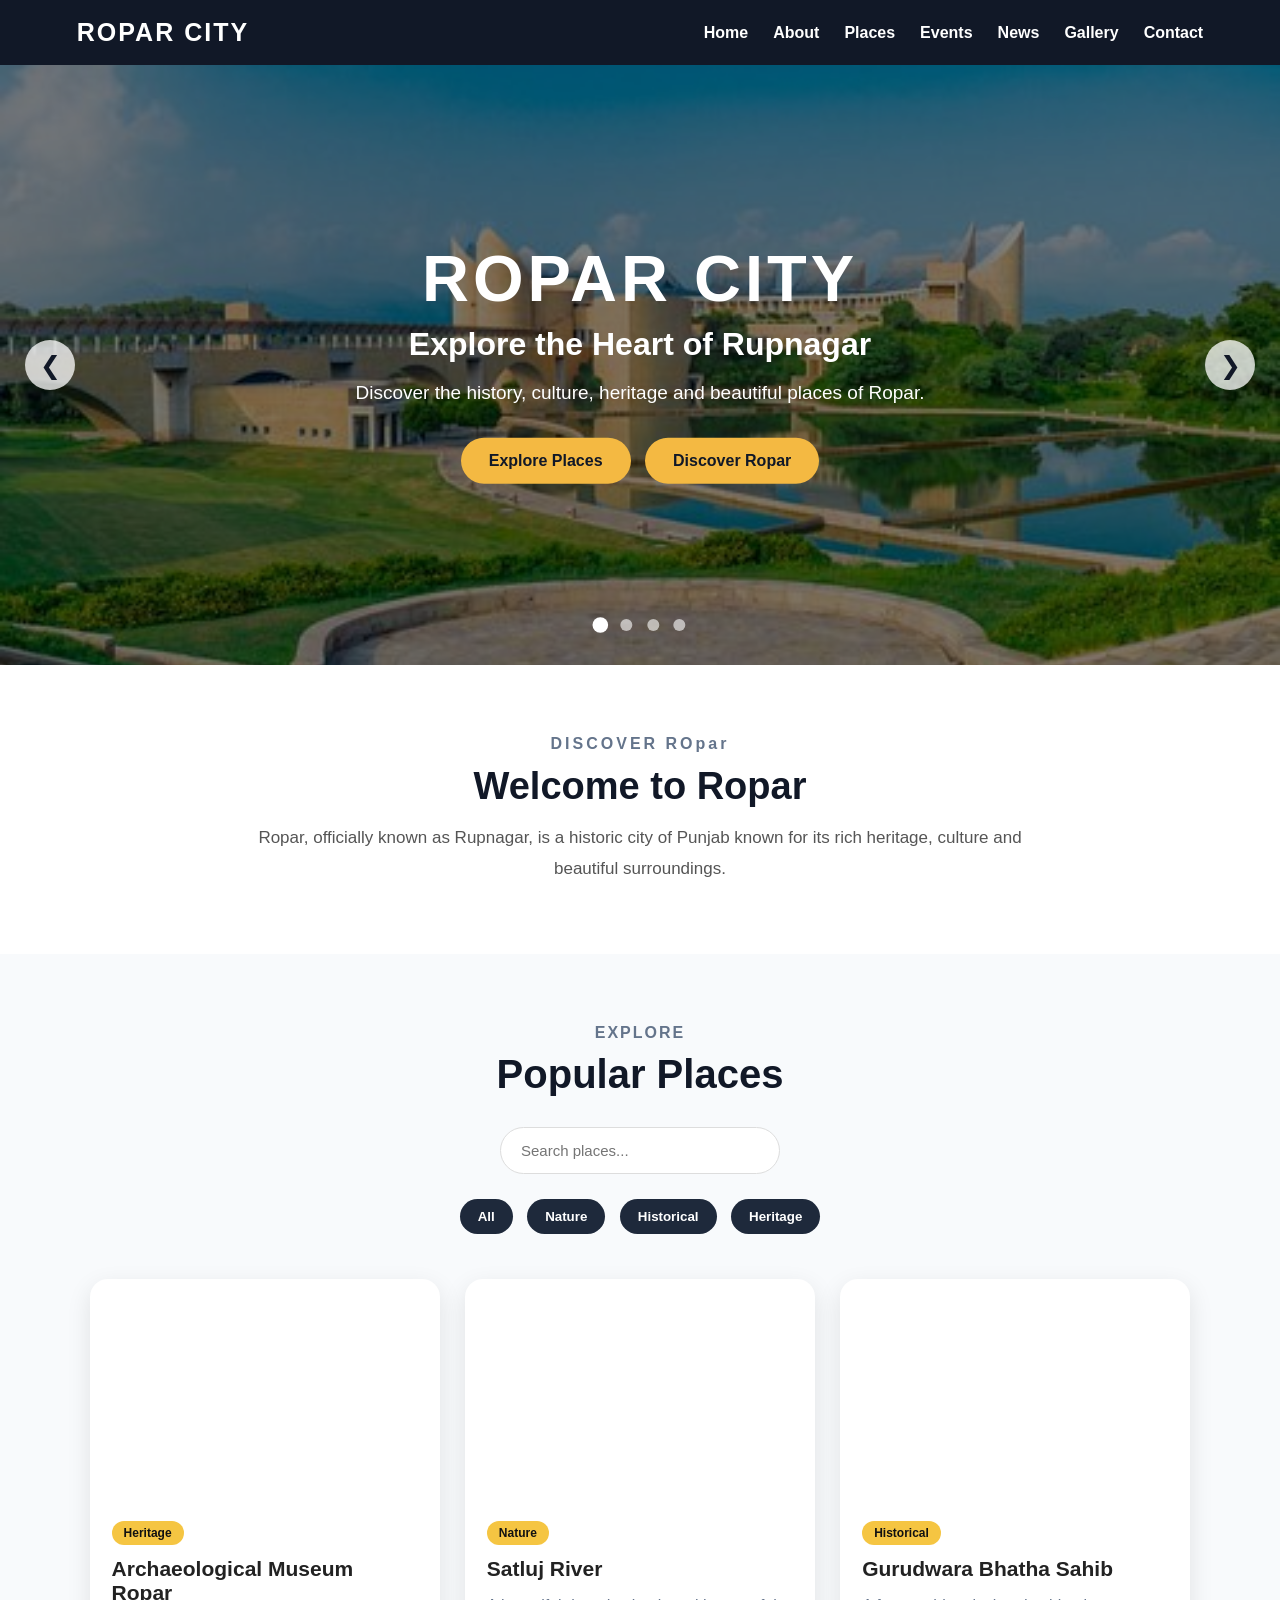
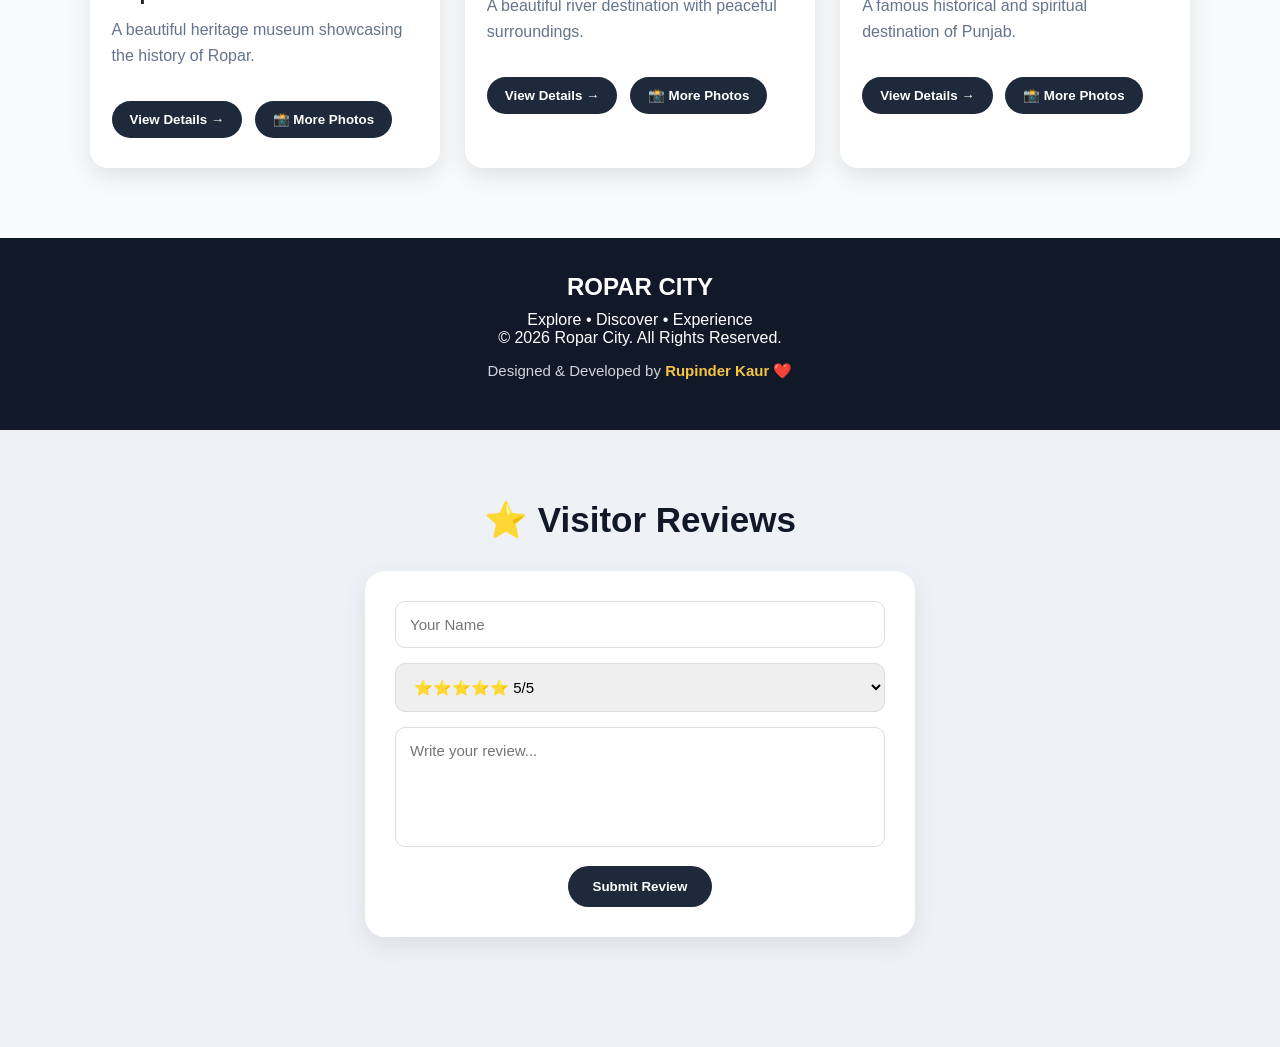
==== commit 4a31ea3b: "Fix HTML structure and update image paths" ====
--- a/index.html
+++ b/index.html
@@ -32,7 +32,7 @@
 <section class="hero-slider">
 
     <div class="slide active">
-        <img src="images/roper.jpg" alt="Ropar City">
+        <img src="roper.jpg" alt="Ropar City">
         <div class="slide-content">
             <h1>ROPAR CITY</h1>
             <h2>Explore the Heart of Rupnagar</h2>
@@ -44,7 +44,7 @@
     </div>
 
     <div class="slide">
-        <img src="images/place1.jpg" alt="Ropar Wetland">
+        <img src="place1.jpg" alt="Ropar Wetland">
         <div class="slide-content">
             <h1>ROPAR WETLAND</h1>
             <h2>Beauty of Nature</h2>
@@ -53,7 +53,7 @@
     </div>
 
     <div class="slide">
-        <img src="images/place2.jpg" alt="Anandpur Sahib">
+        <img src="place2.jpg" alt="Anandpur Sahib">
         <div class="slide-content">
             <h1>HERITAGE & CULTURE</h1>
             <h2>Explore Punjab's Rich Heritage</h2>
@@ -62,7 +62,7 @@
     </div>
 
     <div class="slide">
-        <img src="images/place3.jpg" alt="Ropar Heritage">
+        <img src="place3.jpg" alt="Ropar Heritage">
         <div class="slide-content">
             <h1>HISTORIC ROPAR</h1>
             <h2>A City Full of Stories</h2>
@@ -187,4 +187,4 @@
     <div id="reviewsContainer"></div>
 
 </section>
-</html>+</html>
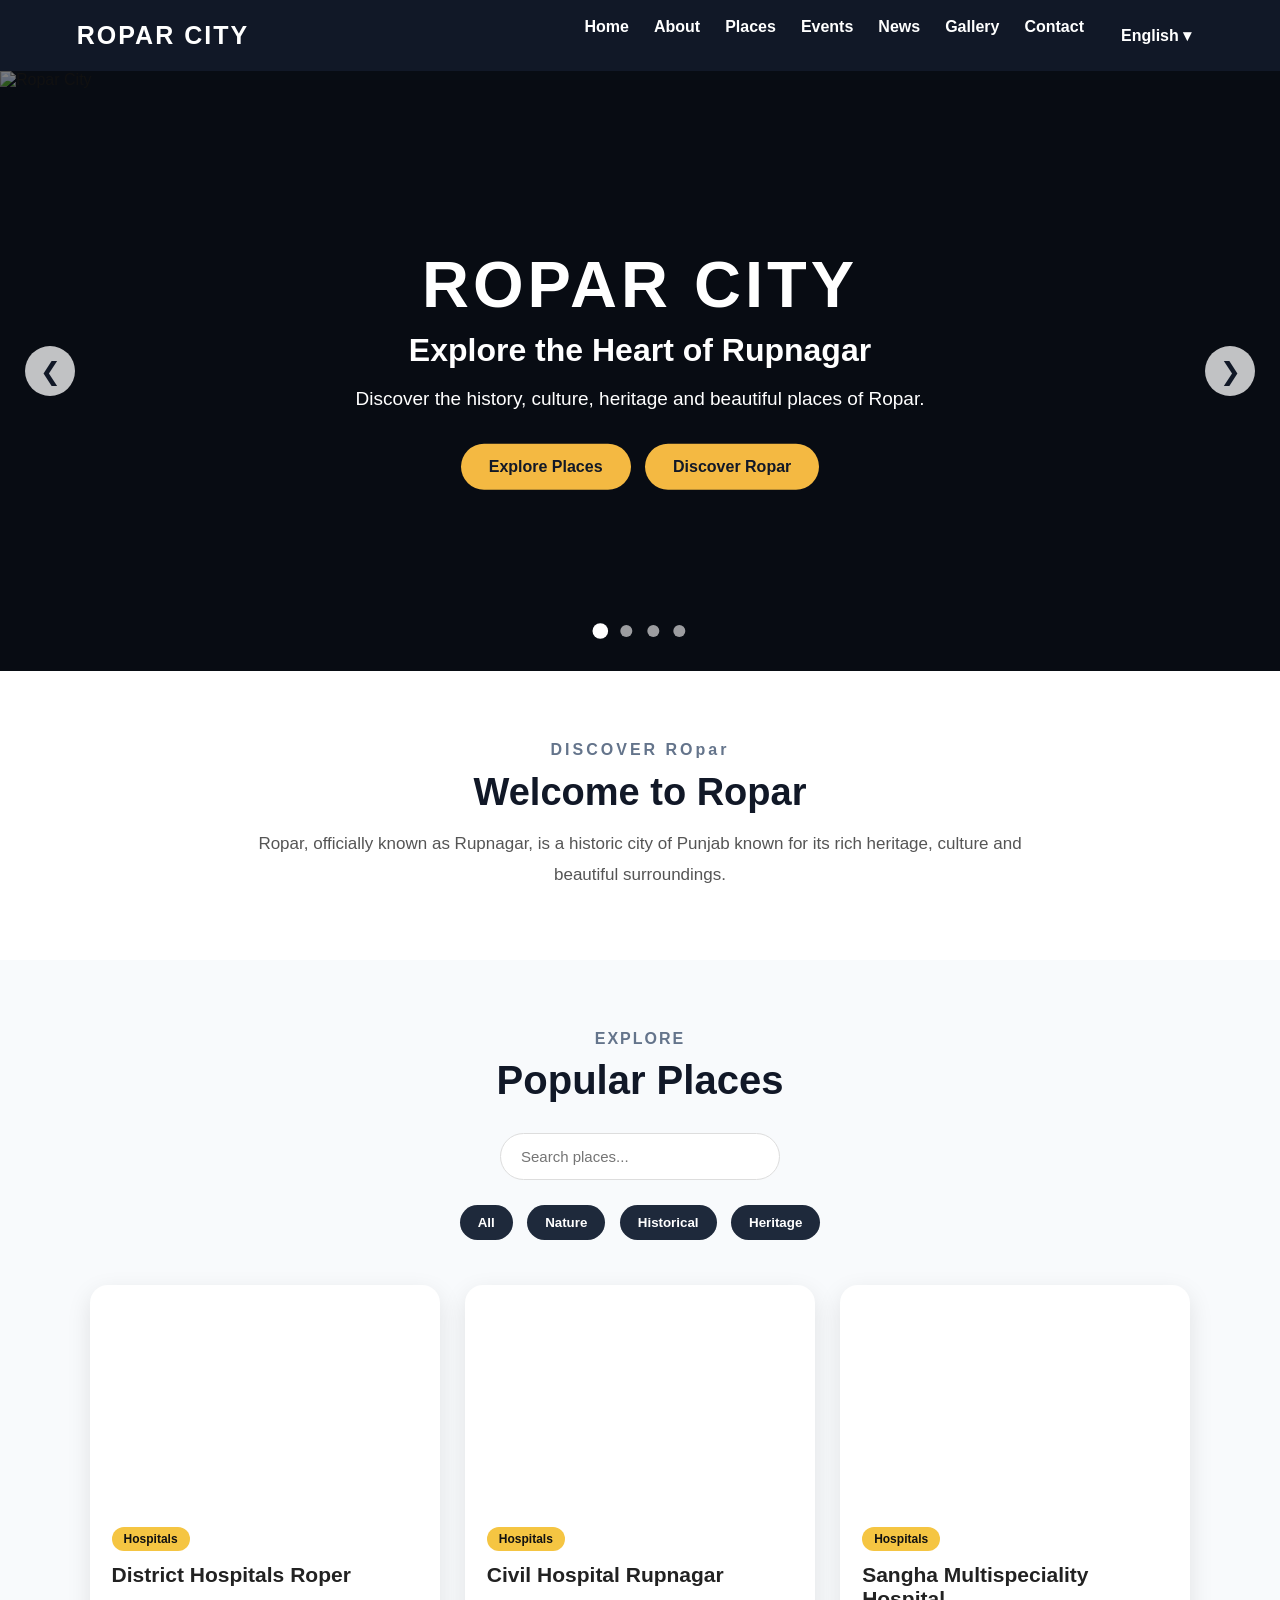
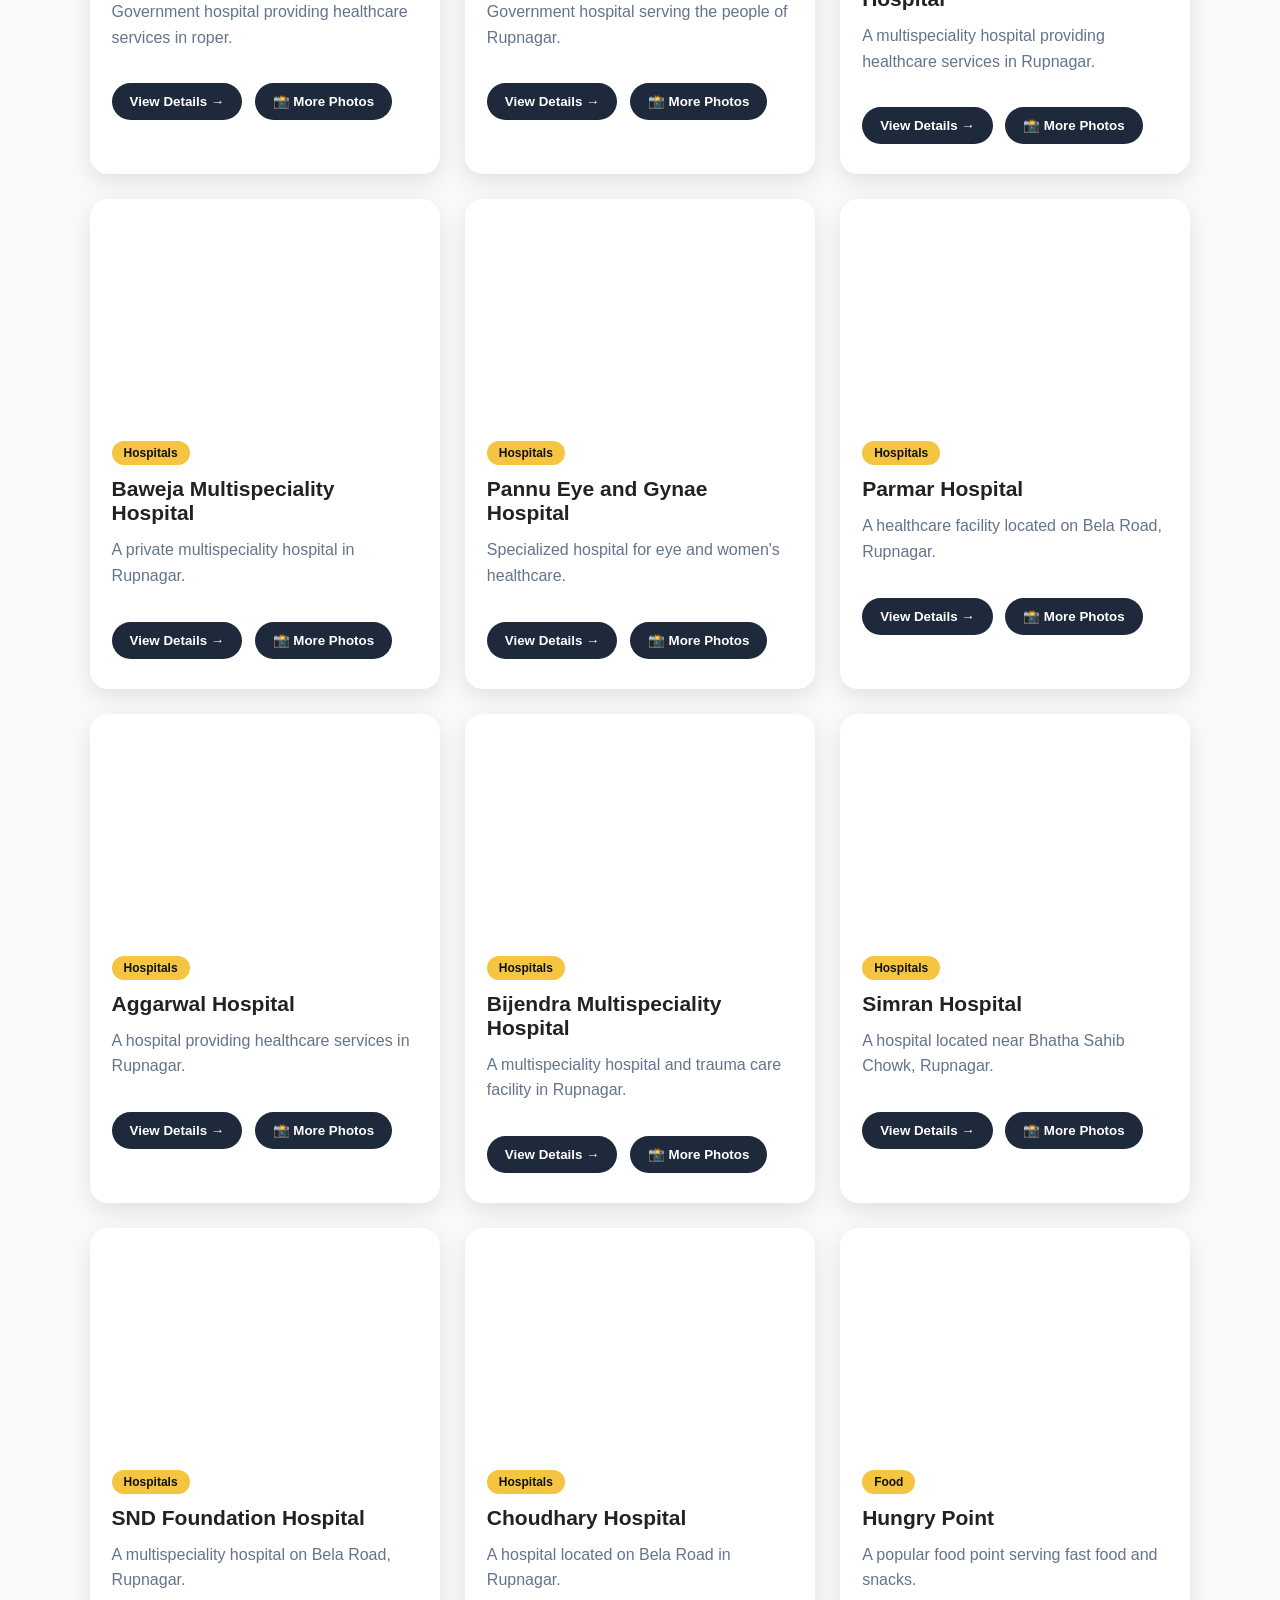
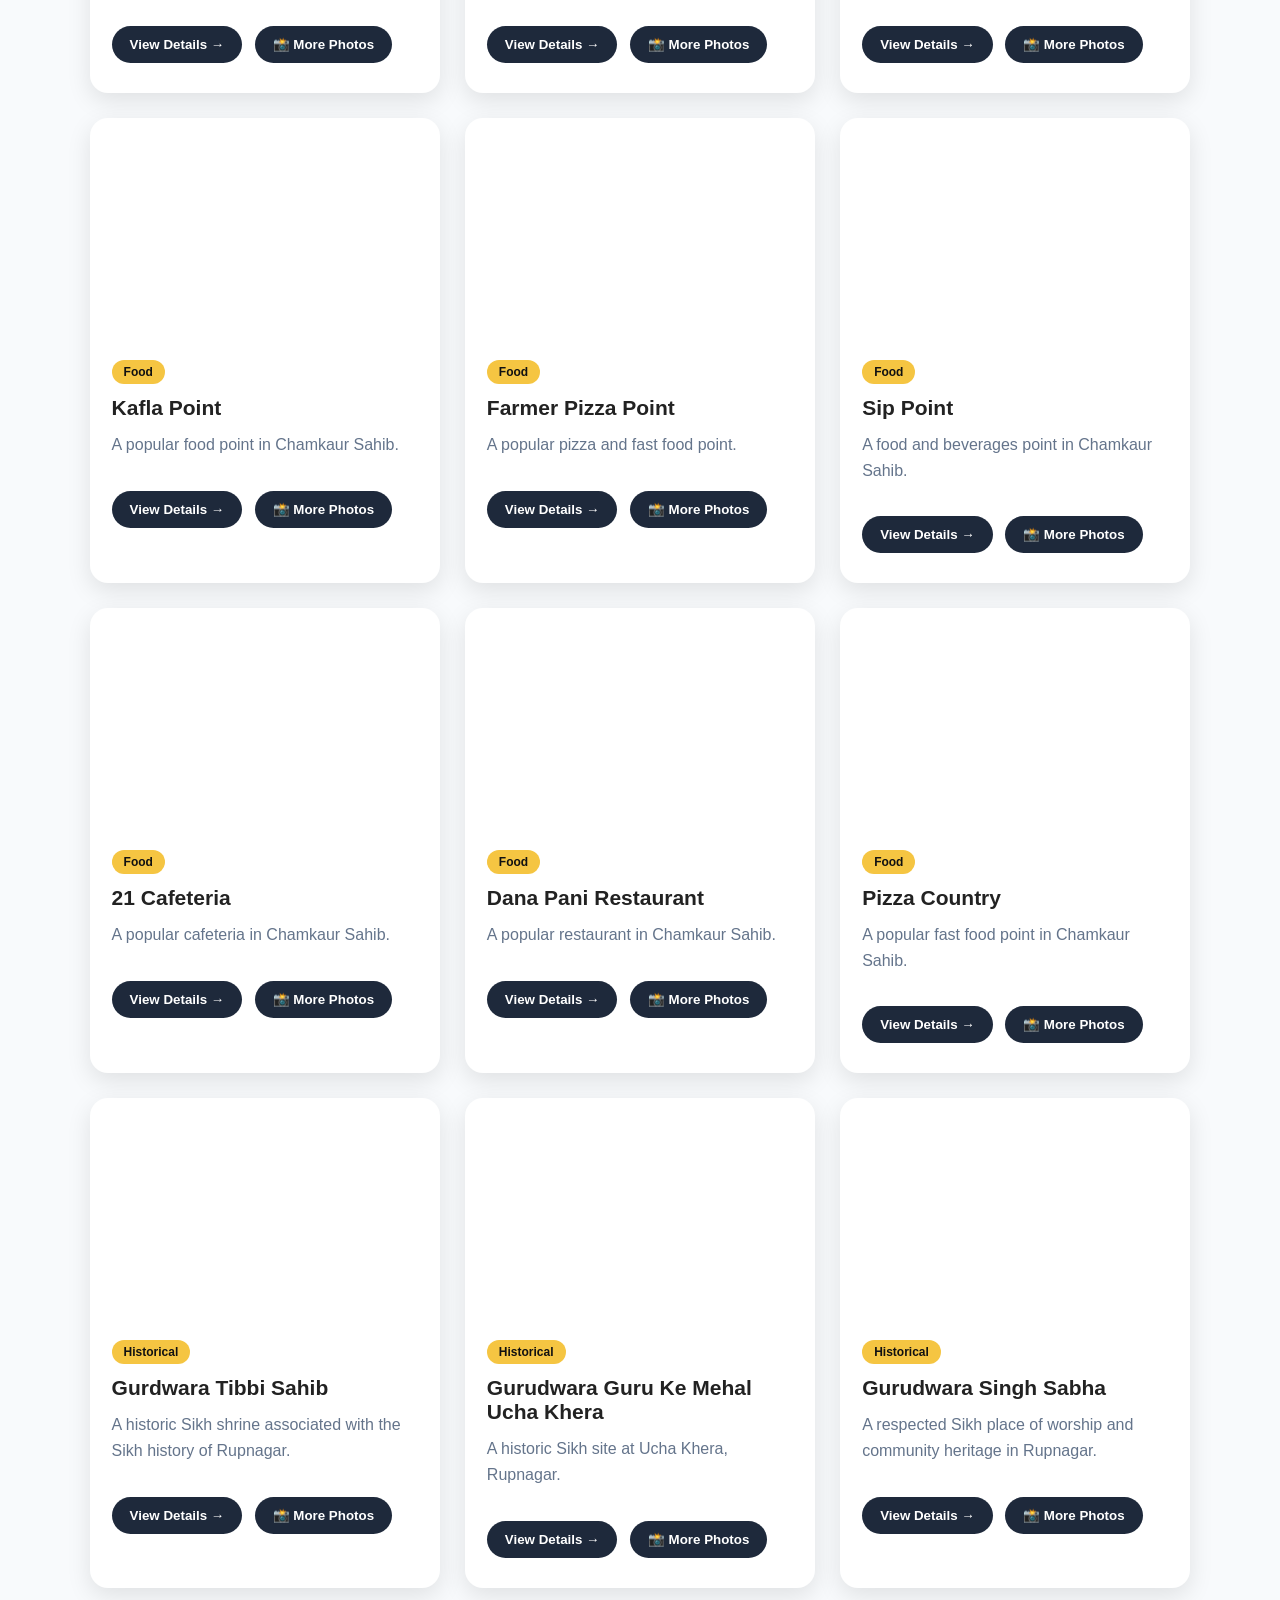
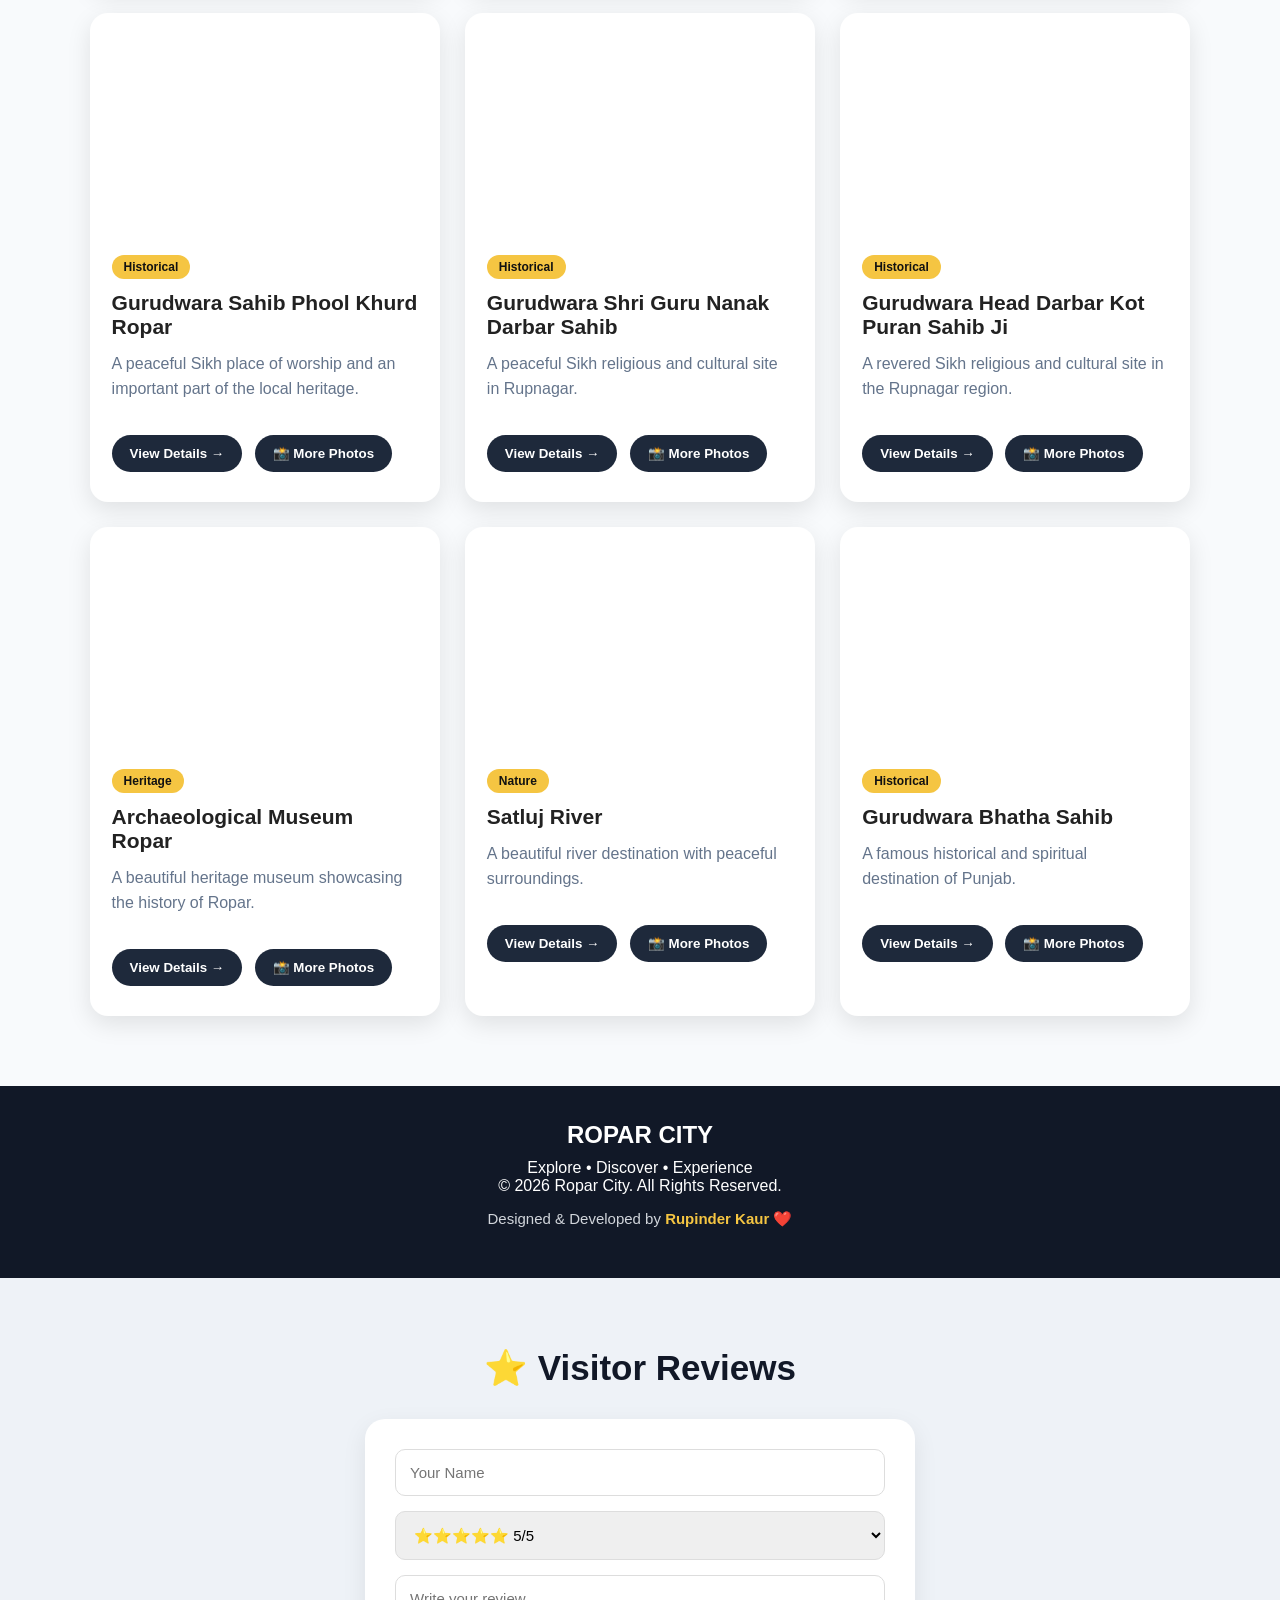
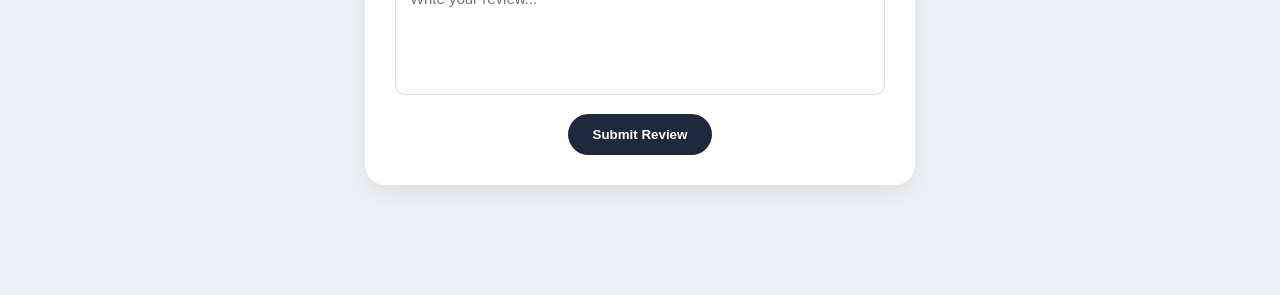
==== commit b9cb4e9f: "Add files via upload" ====
--- a/index.html
+++ b/index.html
@@ -23,6 +23,14 @@
             <li><a href="news.html">News</a></li>
             <li><a href="galary.html">Gallery</a></li>
             <li><a href="contact.html">Contact</a></li>
+            <li class="language-switch">
+    <button onclick="toggleLanguageMenu()">English ▾</button>
+
+    <div id="languageMenu" class="language-menu">
+        <button onclick="setLanguage('pa')">ਪੰਜਾਬੀ</button>
+    </div>
+</li>
+    
         </ul>
     </nav>
 
@@ -32,7 +40,7 @@
 <section class="hero-slider">
 
     <div class="slide active">
-        <img src="roper.jpg" alt="Ropar City">
+        <img src="images/roper.jpg" alt="Ropar City">
         <div class="slide-content">
             <h1>ROPAR CITY</h1>
             <h2>Explore the Heart of Rupnagar</h2>
@@ -44,7 +52,7 @@
     </div>
 
     <div class="slide">
-        <img src="place1.jpg" alt="Ropar Wetland">
+        <img src="images/place1.jpg" alt="Ropar Wetland">
         <div class="slide-content">
             <h1>ROPAR WETLAND</h1>
             <h2>Beauty of Nature</h2>
@@ -53,7 +61,7 @@
     </div>
 
     <div class="slide">
-        <img src="place2.jpg" alt="Anandpur Sahib">
+        <img src="images/place2.jpg" alt="Anandpur Sahib">
         <div class="slide-content">
             <h1>HERITAGE & CULTURE</h1>
             <h2>Explore Punjab's Rich Heritage</h2>
@@ -62,7 +70,7 @@
     </div>
 
     <div class="slide">
-        <img src="place3.jpg" alt="Ropar Heritage">
+        <img src="images/place3.jpg" alt="Ropar Heritage">
         <div class="slide-content">
             <h1>HISTORIC ROPAR</h1>
             <h2>A City Full of Stories</h2>
@@ -147,6 +155,20 @@
 
 
     <script src="script.js"></script>
+    <!-- Google Translate -->
+<div id="google_translate_element" style="display:none;"></div>
+
+<script>
+function googleTranslateElementInit() {
+    new google.translate.TranslateElement({
+        pageLanguage: 'en',
+        includedLanguages: 'en,pa',
+        autoDisplay: false
+    }, 'google_translate_element');
+}
+</script>
+
+<script src="https://translate.google.com/translate_a/element.js?cb=googleTranslateElementInit"></script>
 
 </body>
 <!-- ===============================
@@ -187,4 +209,4 @@
     <div id="reviewsContainer"></div>
 
 </section>
-</html>
+</html>
--- a/style.css
+++ b/style.css
@@ -2590,4 +2590,182 @@
 
 .developer-credit strong {
     color: #f5c542;
+}
+/* Language Dropdown */
+
+.language-switch {
+    position: relative;
+    display: inline-block;
+}
+
+.language-switch > button {
+    background: transparent;
+    color: white;
+    border: none;
+    font-size: 17px;
+    cursor: pointer;
+    padding: 8px 10px;
+}
+
+.language-switch > button:hover {
+    color: #ffd700;
+}
+
+.language-menu {
+    display: none;
+    position: absolute;
+    top: 100%;
+    right: 0;
+    background: white;
+    min-width: 100px;
+    border-radius: 5px;
+    box-shadow: 0 4px 12px rgba(0,0,0,0.25);
+    z-index: 9999;
+}
+
+.language-menu.show {
+    display: block;
+}
+
+.language-menu button {
+    width: 100%;
+    background: white;
+    color: #111827;
+    border: none;
+    padding: 10px 14px;
+    font-size: 15px;
+    cursor: pointer;
+    text-align: center;
+}
+
+.language-menu button:hover {
+    background: #f1f1f1;
+}
+/* Hide Google Translate top bar */
+.goog-te-banner-frame {
+    display: none !important;
+}
+
+body {
+    top: 0 !important;
+}
+
+.goog-te-gadget {
+    display: none !important;
+}
+
+/* Hide Google Translate extra elements */
+body > .skiptranslate {
+    display: none !important;
+}
+/* ============================= */
+/* LANGUAGE SWITCHER FINAL STYLE */
+/* ============================= */
+
+.language-switch {
+    position: relative;
+    display: inline-block;
+}
+
+.language-switch > button {
+    background: transparent !important;
+    color: white !important;
+    border: none !important;
+    padding: 8px 12px !important;
+    font-size: 16px !important;
+    font-weight: 600;
+    cursor: pointer;
+    white-space: nowrap;
+}
+
+.language-switch > button:hover {
+    color: #ffd700 !important;
+}
+
+.language-menu {
+    display: none;
+    position: absolute;
+    top: 100%;
+    right: 0;
+    min-width: 110px;
+    background: white;
+    border-radius: 6px;
+    box-shadow: 0 4px 12px rgba(0,0,0,0.25);
+    z-index: 99999;
+    padding: 5px 0;
+}
+
+.language-menu.show {
+    display: block !important;
+}
+
+.language-menu button {
+    display: block;
+    width: 100%;
+    background: white !important;
+    color: #111827 !important;
+    border: none !important;
+    padding: 10px 15px !important;
+    font-size: 15px !important;
+    cursor: pointer;
+}
+
+.language-menu button:hover {
+    background: #eeeeee !important;
+}
+.call-button {
+    display: inline-block;
+    margin-top: 10px;
+    padding: 10px 18px;
+    background: #16a34a;
+    color: white;
+    text-decoration: none;
+    border-radius: 25px;
+    font-weight: 600;
+}
+
+.call-button:hover {
+    background: #15803d;
+}
+/* =========================
+   PLACE CARD HOVER ANIMATION
+========================= */
+
+.place-card {
+    transition: transform 0.35s ease, box-shadow 0.35s ease;
+}
+
+.place-card:hover {
+    transform: translateY(-10px);
+    box-shadow: 0 15px 30px rgba(0, 0, 0, 0.25);
+}
+
+.place-card .place-image {
+    transition: transform 0.5s ease;
+}
+
+.place-card:hover .place-image {
+    transform: scale(1.08);
+}
+/* Premium Image Hover Effect */
+
+.place-card {
+    overflow: hidden;
+}
+
+.place-card .place-image {
+    position: relative;
+    overflow: hidden;
+}
+
+.place-card .place-image::after {
+    content: "";
+    position: absolute;
+    inset: 0;
+    background: rgba(0, 0, 0, 0);
+    transition: background 0.4s ease;
+}
+
+.place-card:hover .place-image::after {
+    background: rgba(0, 0, 0, 0.15);
 }
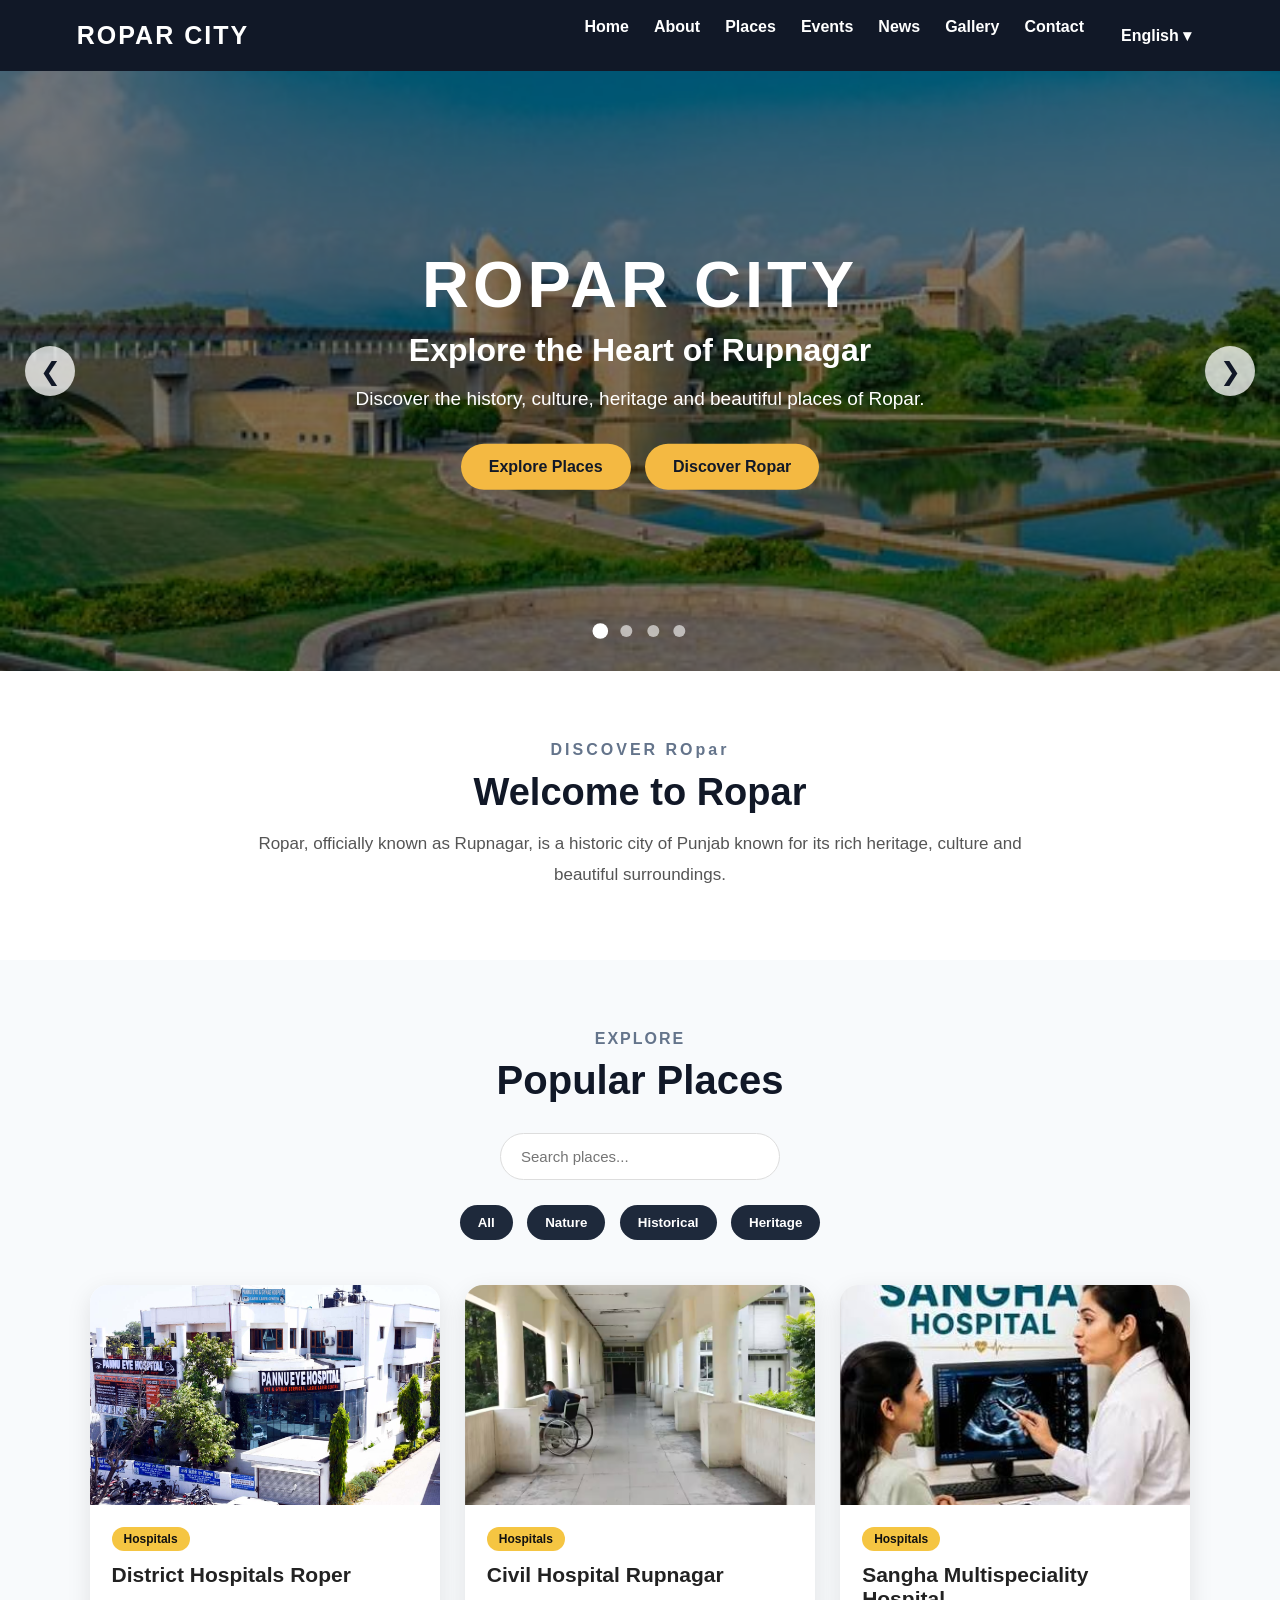
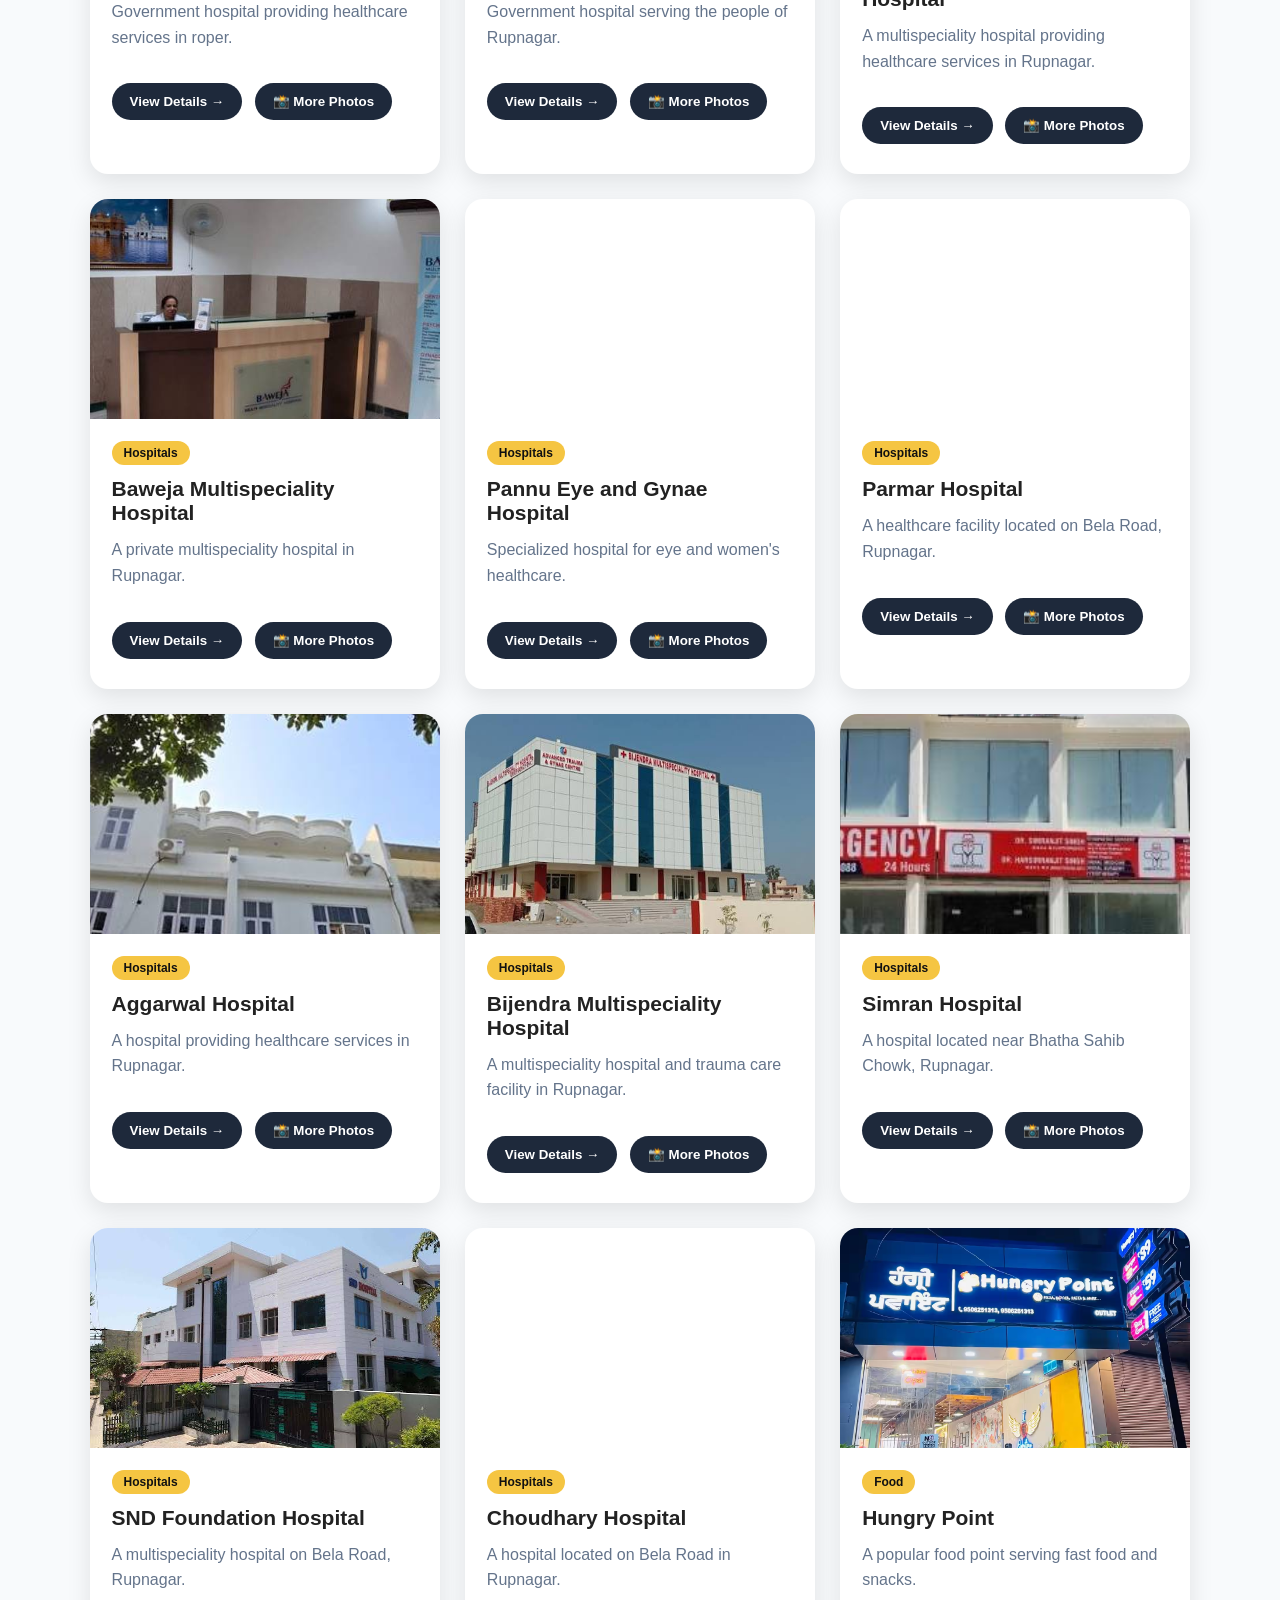
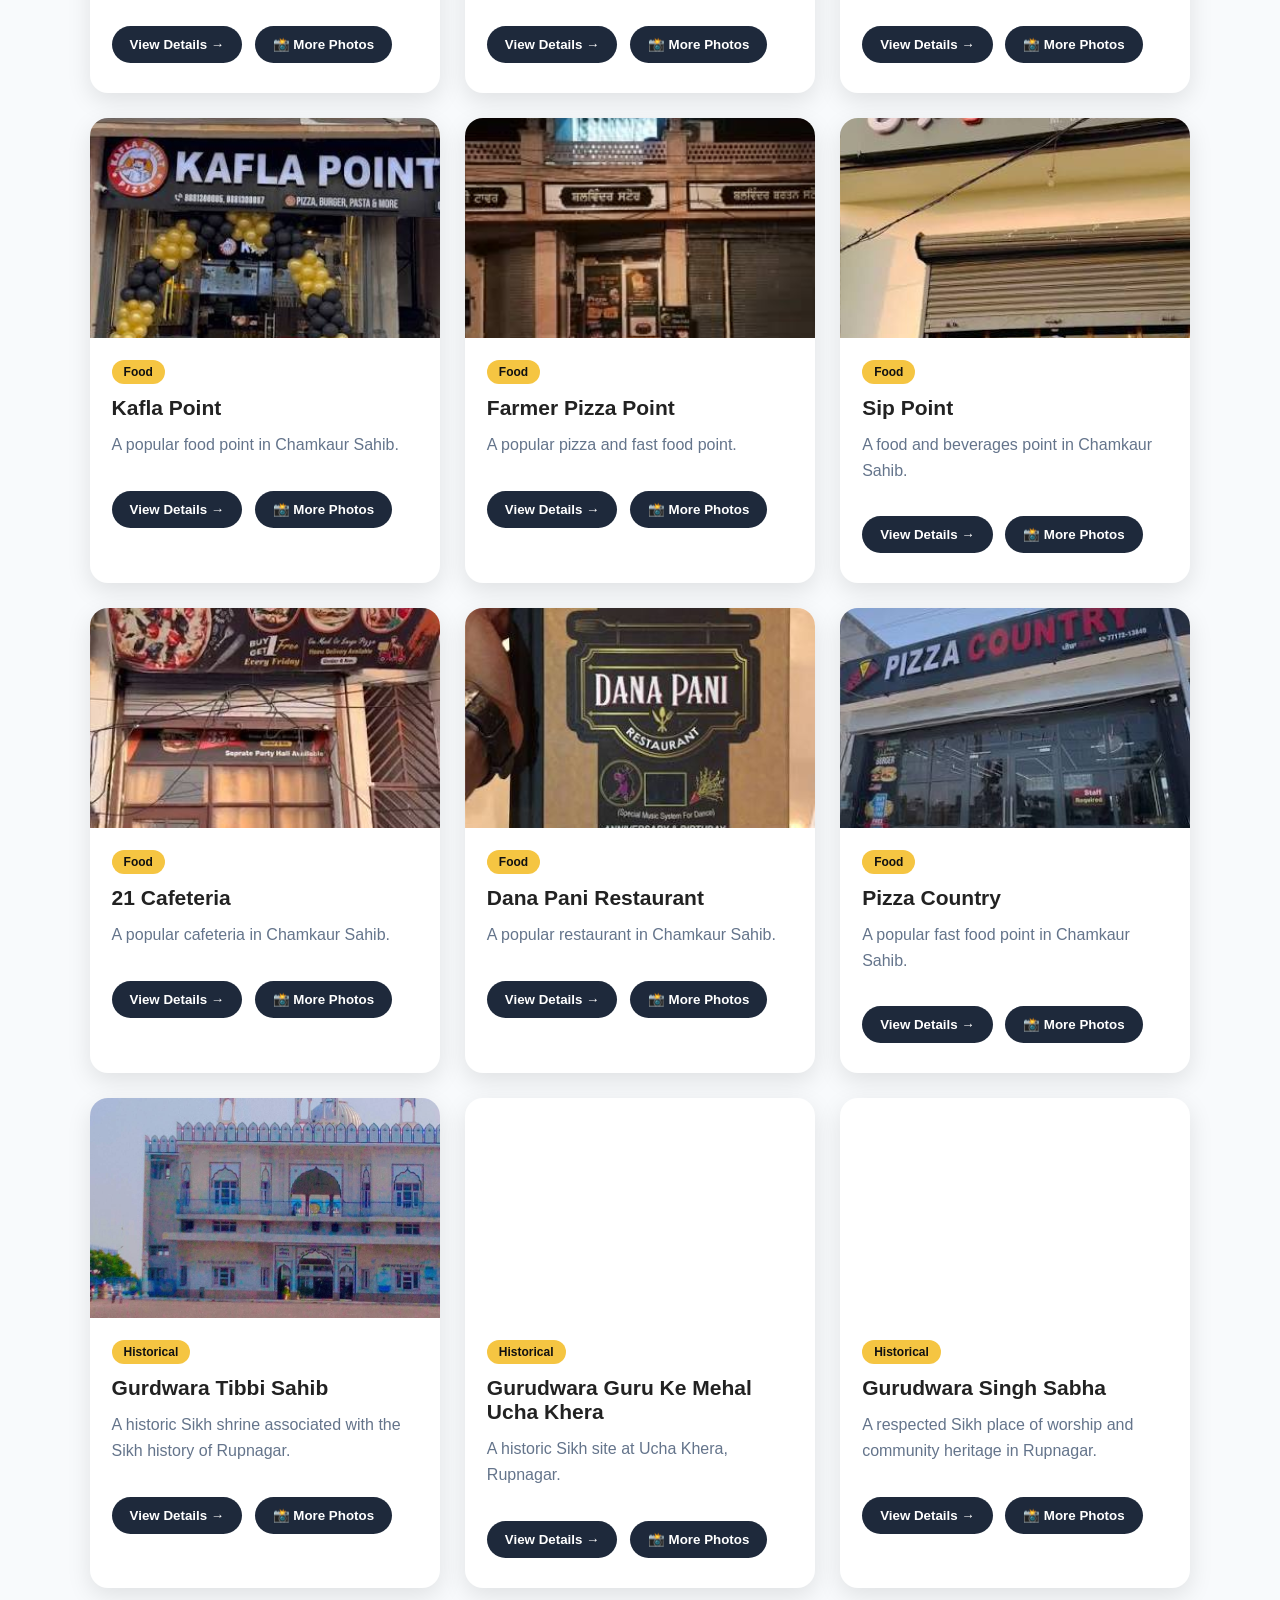
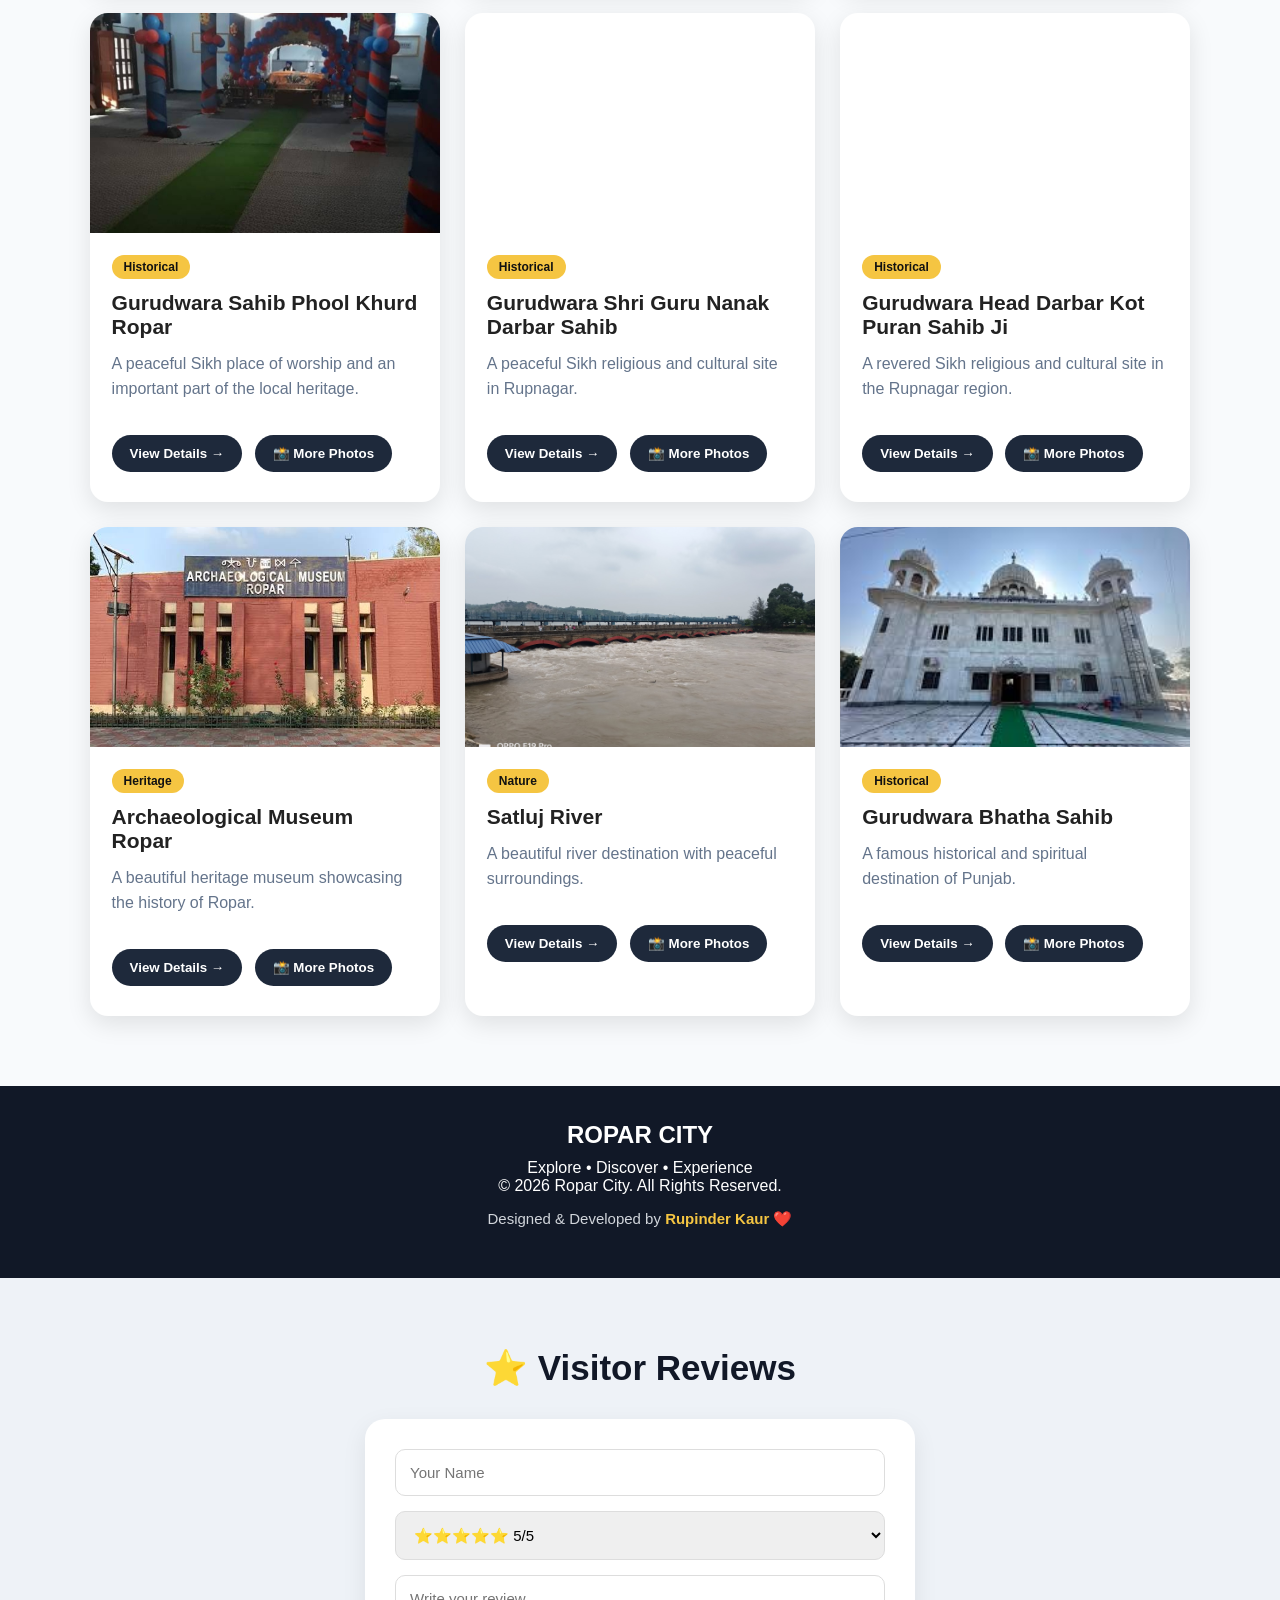
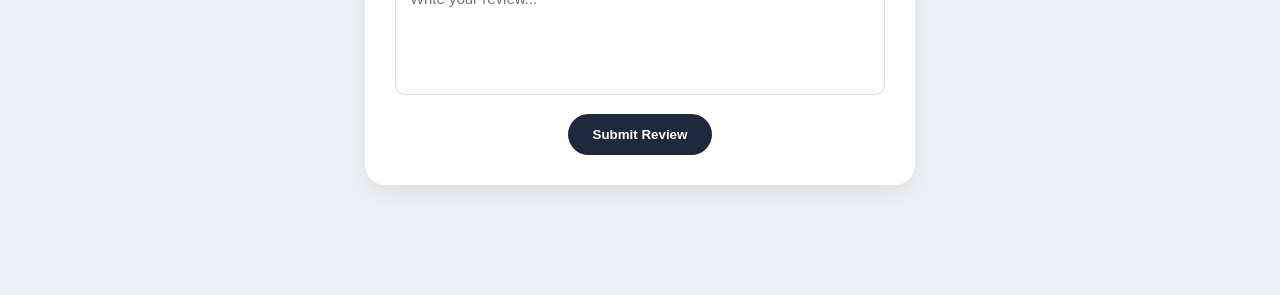
==== commit 9a35e499: "Update index.html" ====
--- a/index.html
+++ b/index.html
@@ -40,7 +40,7 @@
 <section class="hero-slider">
 
     <div class="slide active">
-        <img src="images/roper.jpg" alt="Ropar City">
+        <img src="roper.jpg" alt="Ropar City">
         <div class="slide-content">
             <h1>ROPAR CITY</h1>
             <h2>Explore the Heart of Rupnagar</h2>
@@ -52,7 +52,7 @@
     </div>
 
     <div class="slide">
-        <img src="images/place1.jpg" alt="Ropar Wetland">
+        <img src="place1.jpg" alt="Ropar Wetland">
         <div class="slide-content">
             <h1>ROPAR WETLAND</h1>
             <h2>Beauty of Nature</h2>
@@ -61,7 +61,7 @@
     </div>
 
     <div class="slide">
-        <img src="images/place2.jpg" alt="Anandpur Sahib">
+        <img src="place2.jpg" alt="Anandpur Sahib">
         <div class="slide-content">
             <h1>HERITAGE & CULTURE</h1>
             <h2>Explore Punjab's Rich Heritage</h2>
@@ -70,7 +70,7 @@
     </div>
 
     <div class="slide">
-        <img src="images/place3.jpg" alt="Ropar Heritage">
+        <img src="place3.jpg" alt="Ropar Heritage">
         <div class="slide-content">
             <h1>HISTORIC ROPAR</h1>
             <h2>A City Full of Stories</h2>
@@ -209,4 +209,4 @@
     <div id="reviewsContainer"></div>
 
 </section>
-</html>+</html>
